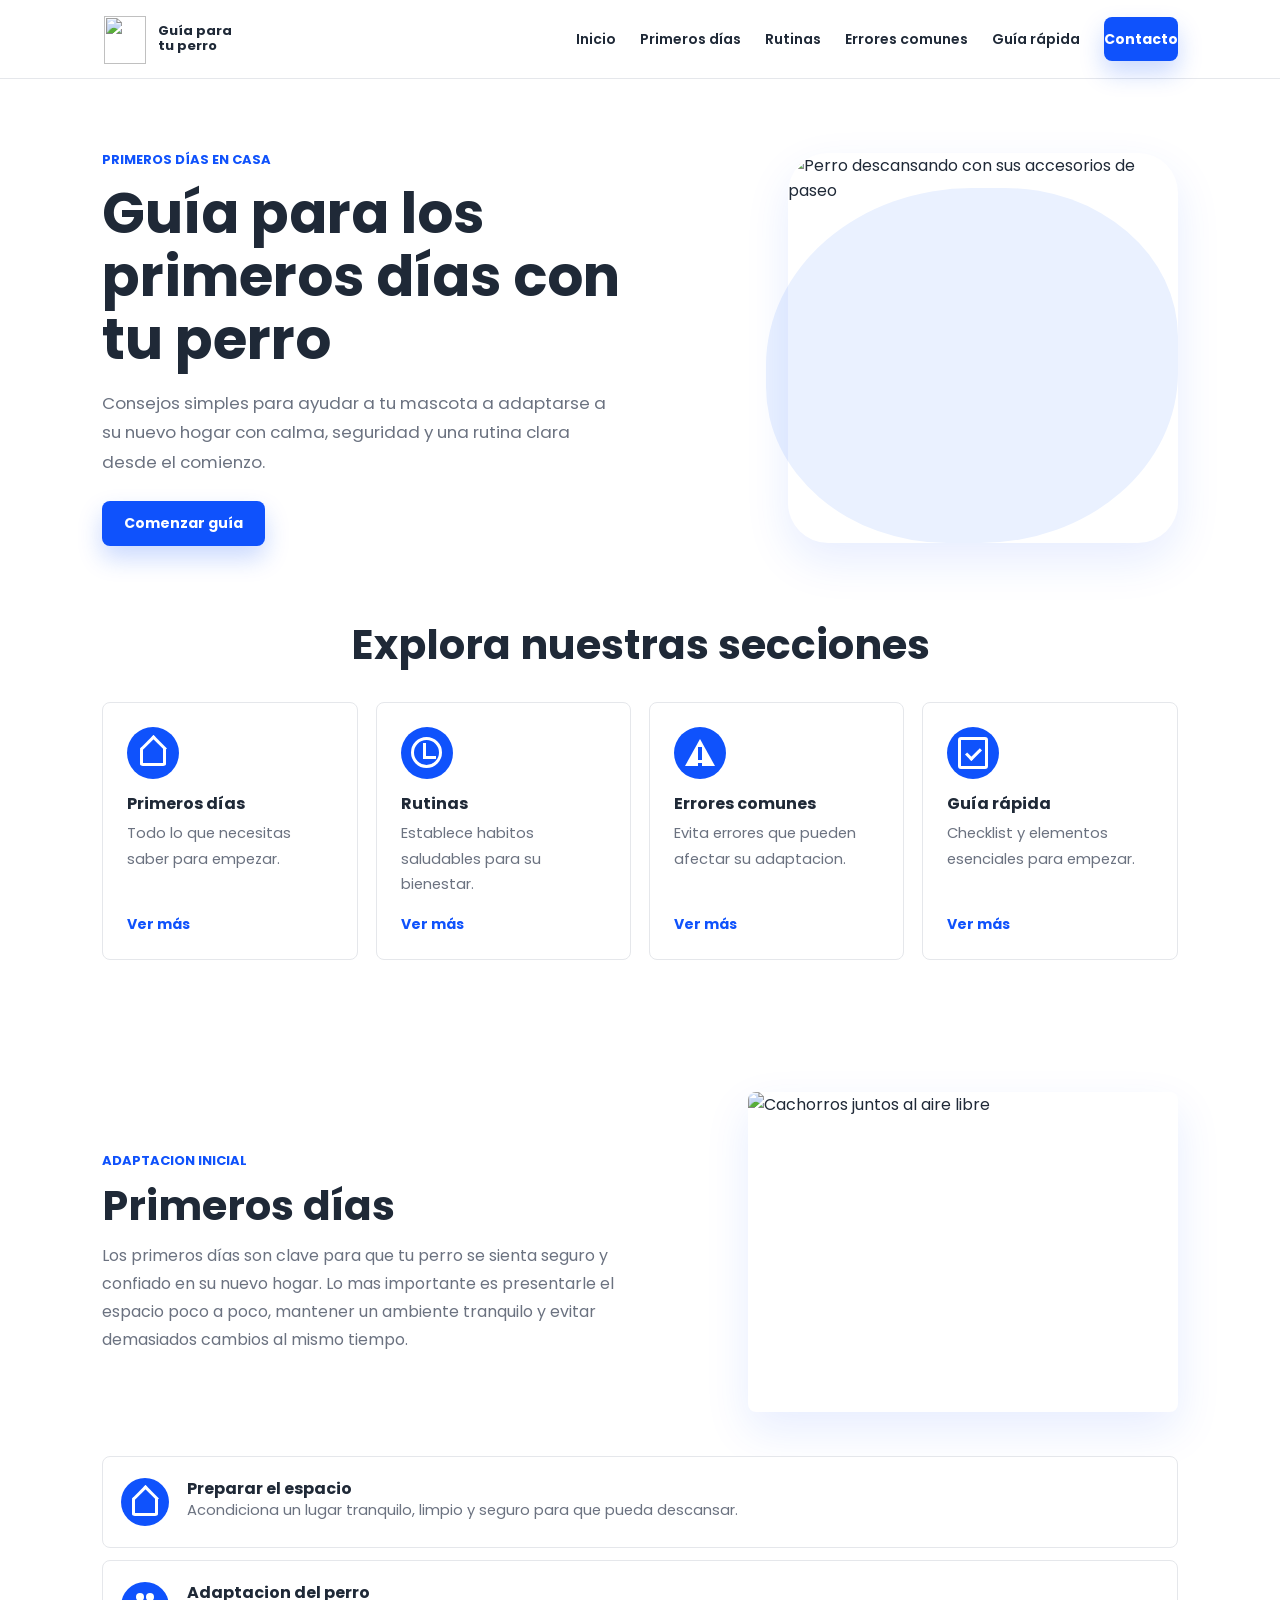
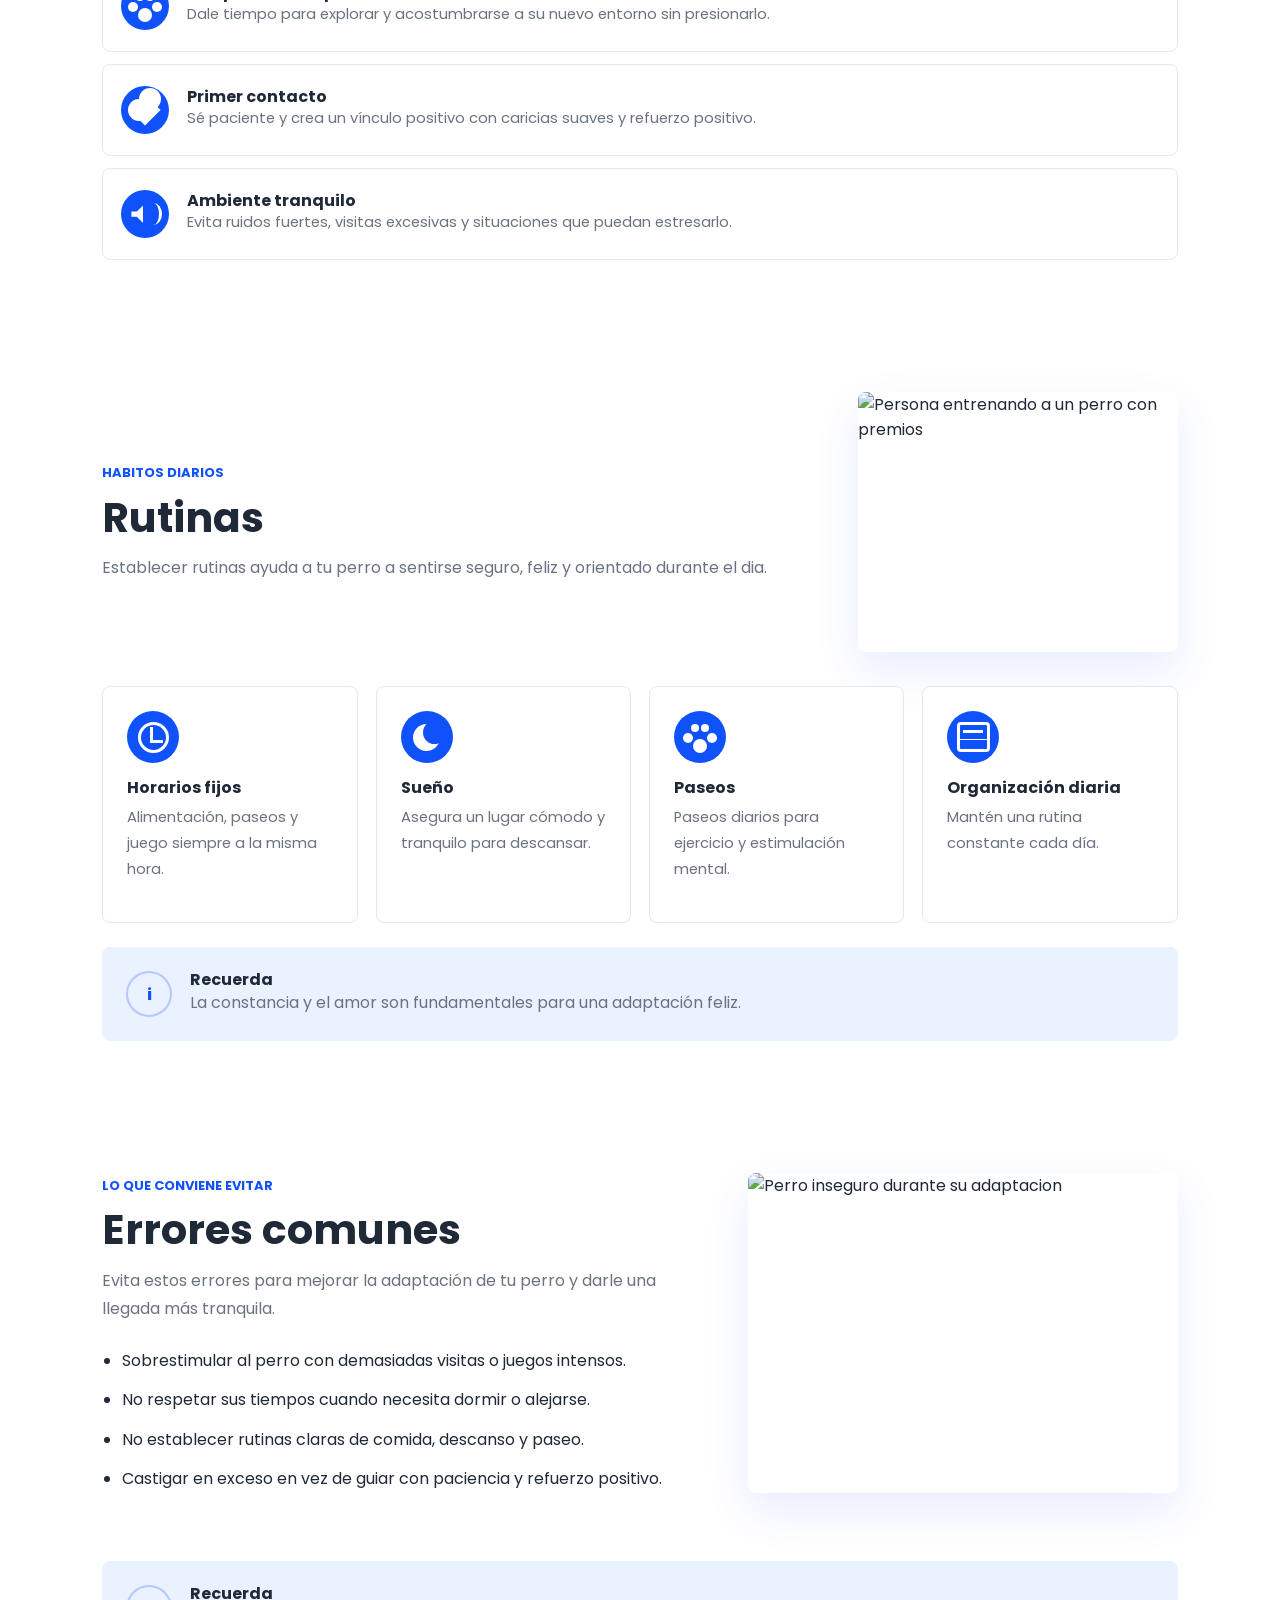
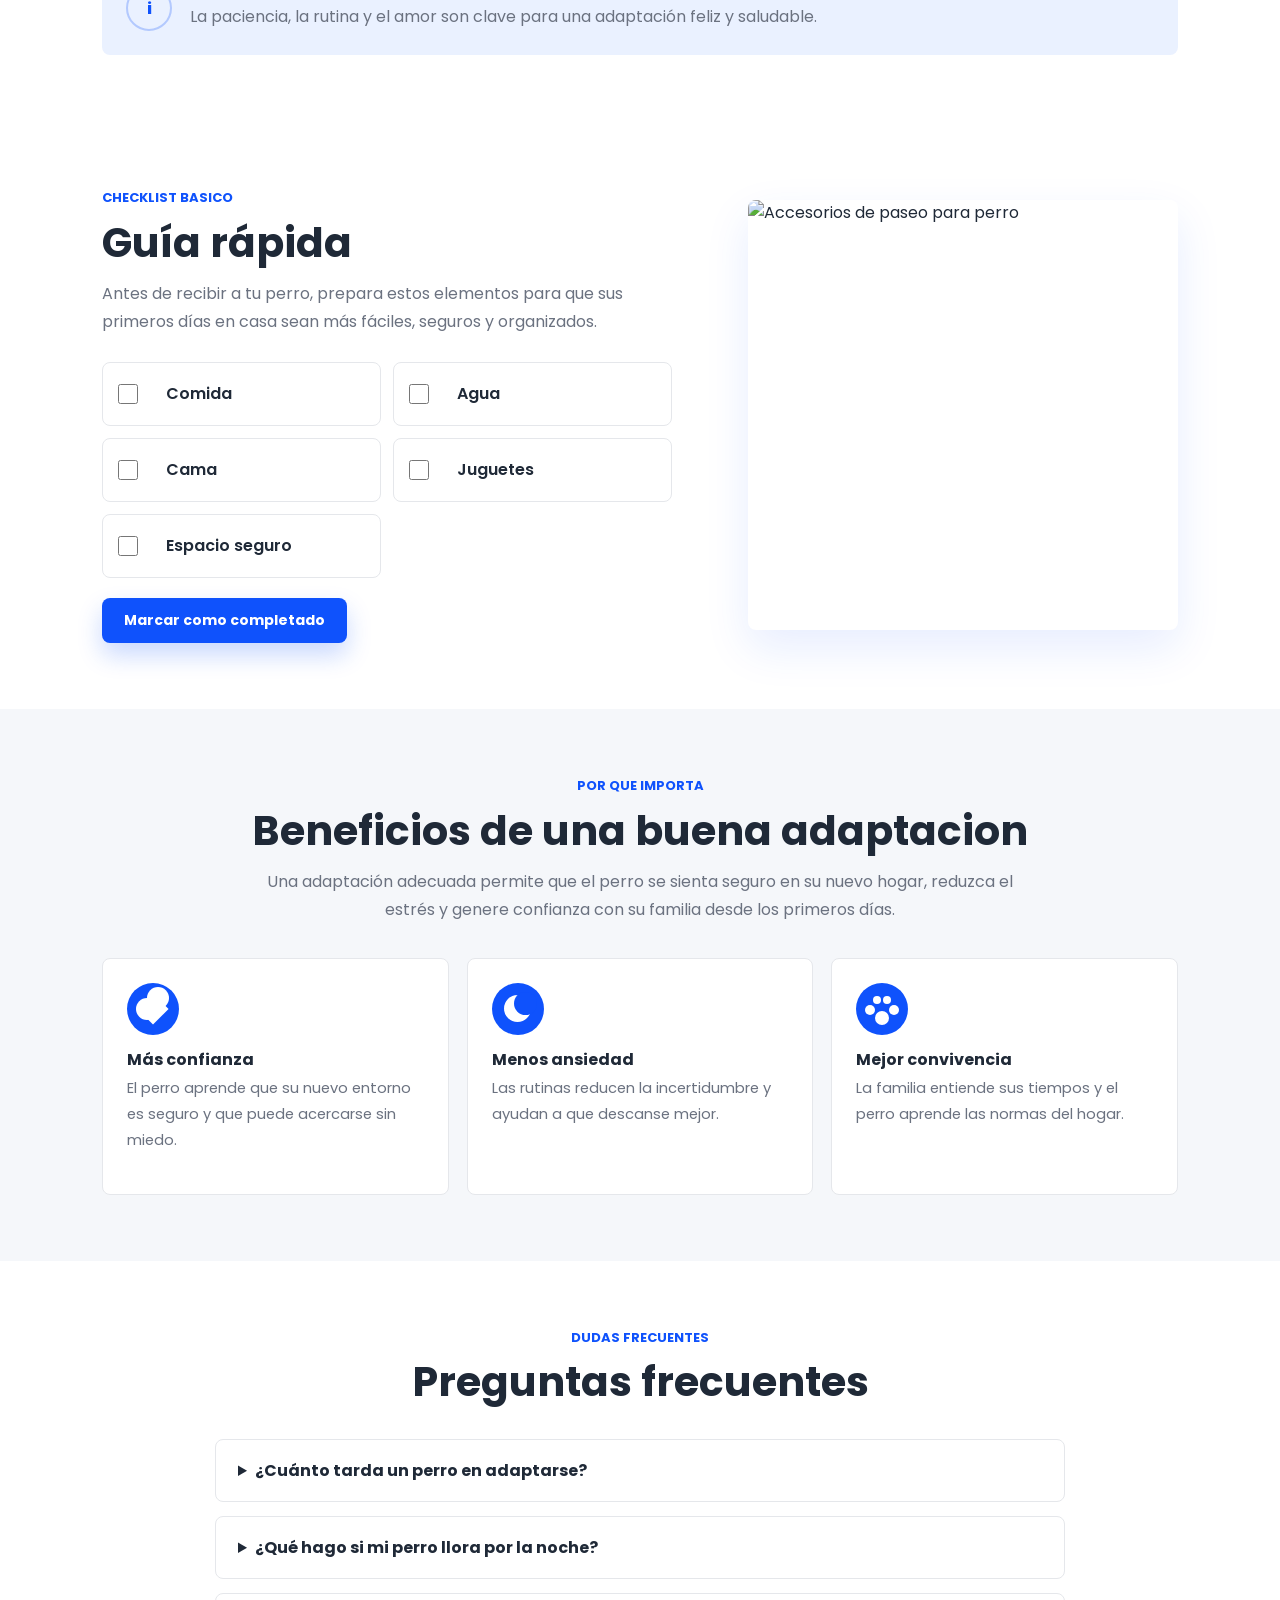
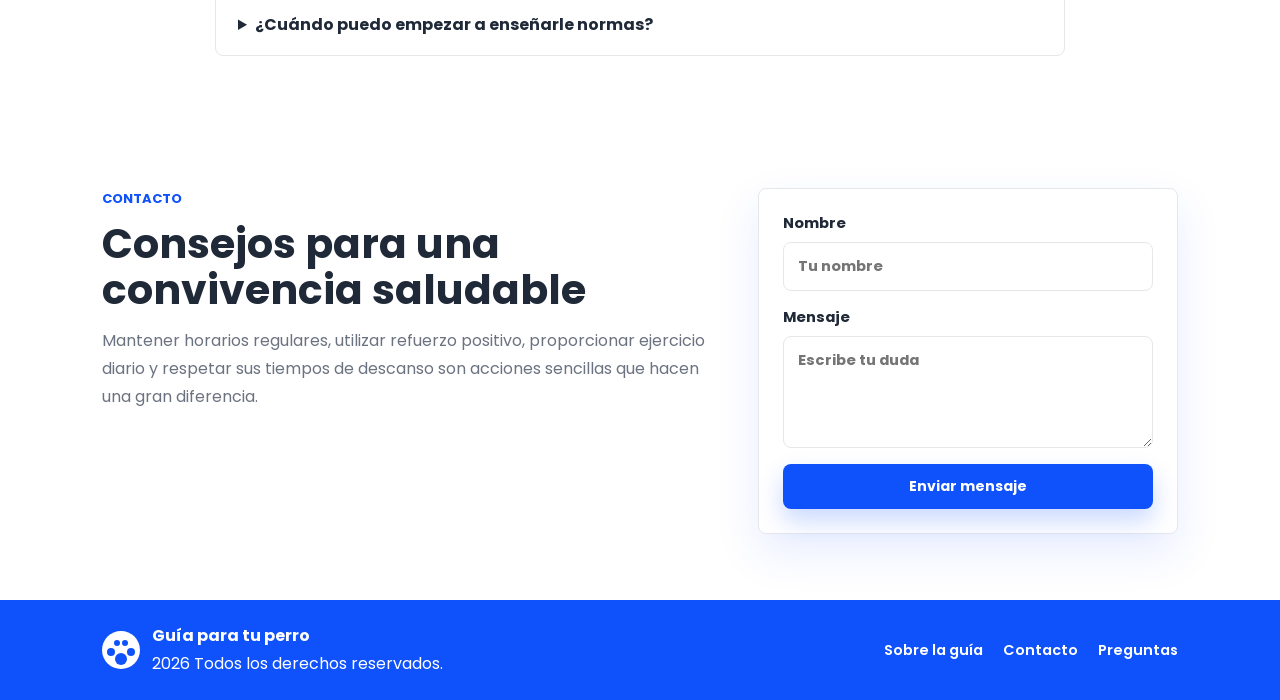
==== index.html @ 2edddf4e "Add files via upload" ====
<!DOCTYPE html>
<html lang="es">
<head>
  <meta charset="UTF-8">
  <meta name="viewport" content="width=device-width, initial-scale=1.0">
  <title>Guía para los primeros días con tu perro</title>
  <link rel="preconnect" href="https://fonts.googleapis.com">
  <link rel="preconnect" href="https://fonts.gstatic.com" crossorigin>
  <link href="https://fonts.googleapis.com/css2?family=Poppins:wght@300;400;500;600;700&display=swap" rel="stylesheet">
  <link rel="stylesheet" href="style.css">
</head>
<body>
  <header class="site-header">
    <a class="brand" href="#inicio" aria-label="Ir al inicio">
      <span class="brand-icon" aria-hidden="true">
        <img src="img/logo-perro.png" alt="">
      </span>
      <span>Guía para<br>tu perro</span>
    </a>

    <button class="menu-toggle" type="button" aria-label="Abrir menu" aria-expanded="false">
      <span></span>
      <span></span>
      <span></span>
    </button>

    <nav class="main-nav" aria-label="Navegacion principal">
      <a href="#inicio">Inicio</a>
      <a href="#primeros-dias">Primeros días</a>
      <a href="#rutinas">Rutinas</a>
      <a href="#errores">Errores comunes</a>
      <a href="#guia-rapida">Guía rápida</a>
      <a href="#contacto" class="nav-button">Contacto</a>
    </nav>
  </header>

  <main>
    <section class="hero" id="inicio">
      <div class="hero-copy">
        <p class="eyebrow">Primeros días en casa</p>
        <h1>Guía para los primeros días con tu perro</h1>
        <p>
          Consejos simples para ayudar a tu mascota a adaptarse a su nuevo hogar
          con calma, seguridad y una rutina clara desde el comienzo.
        </p>
        <a class="primary-button" href="#primeros-dias">Comenzar guía</a>
      </div>
      <div class="hero-media">
        <img src="img/guiaperro1.jpg" alt="Perro descansando con sus accesorios de paseo">
      </div>
    </section>

    <section class="section compact-section" aria-labelledby="explora-title">
      <div class="section-heading centered">
        <h2 id="explora-title">Explora nuestras secciones</h2>
      </div>
      <div class="cards four-columns">
        <a class="feature-card" href="#primeros-dias">
          <span class="circle-icon home-icon" aria-hidden="true"></span>
          <h3>Primeros días</h3>
          <p>Todo lo que necesitas saber para empezar.</p>
          <span class="card-link">Ver más</span>
        </a>
        <a class="feature-card" href="#rutinas">
          <span class="circle-icon clock-icon" aria-hidden="true"></span>
          <h3>Rutinas</h3>
          <p>Establece habitos saludables para su bienestar.</p>
          <span class="card-link">Ver más</span>
        </a>
        <a class="feature-card" href="#errores">
          <span class="circle-icon alert-icon" aria-hidden="true"></span>
          <h3>Errores comunes</h3>
          <p>Evita errores que pueden afectar su adaptacion.</p>
          <span class="card-link">Ver más</span>
        </a>
        <a class="feature-card" href="#guia-rapida">
          <span class="circle-icon checklist-icon" aria-hidden="true"></span>
          <h3>Guía rápida</h3>
          <p>Checklist y elementos esenciales para empezar.</p>
          <span class="card-link">Ver más</span>
        </a>
      </div>
    </section>

    <section class="section split-section" id="primeros-dias">
      <div class="section-copy">
        <p class="eyebrow">Adaptacion inicial</p>
        <h2>Primeros días</h2>
        <p>
          Los primeros días son clave para que tu perro se sienta seguro y
          confiado en su nuevo hogar. Lo mas importante es presentarle el espacio
          poco a poco, mantener un ambiente tranquilo y evitar demasiados cambios
          al mismo tiempo.
        </p>
      </div>
      <div class="section-image">
        <img src="img/primerosdias.jpg" alt="Cachorros juntos al aire libre">
      </div>
      <div class="info-list full-width">
        <article class="list-item">
          <span class="circle-icon home-icon" aria-hidden="true"></span>
          <div>
            <h3>Preparar el espacio</h3>
            <p>Acondiciona un lugar tranquilo, limpio y seguro para que pueda descansar.</p>
          </div>
        </article>
        <article class="list-item">
          <span class="circle-icon paw-icon" aria-hidden="true"></span>
          <div>
            <h3>Adaptacion del perro</h3>
            <p>Dale tiempo para explorar y acostumbrarse a su nuevo entorno sin presionarlo.</p>
          </div>
        </article>
        <article class="list-item">
          <span class="circle-icon heart-icon" aria-hidden="true"></span>
          <div>
            <h3>Primer contacto</h3>
            <p>Sé paciente y crea un vínculo positivo con caricias suaves y refuerzo positivo.</p>
          </div>
        </article>
        <article class="list-item">
          <span class="circle-icon sound-icon" aria-hidden="true"></span>
          <div>
            <h3>Ambiente tranquilo</h3>
            <p>Evita ruidos fuertes, visitas excesivas y situaciones que puedan estresarlo.</p>
          </div>
        </article>
      </div>
    </section>

    <section class="section" id="rutinas">
      <div class="section-heading two-column-heading">
        <div>
          <p class="eyebrow">Habitos diarios</p>
          <h2>Rutinas</h2>
          <p>Establecer rutinas ayuda a tu perro a sentirse seguro, feliz y orientado durante el dia.</p>
        </div>
        <img src="img/rutinas.jpg" alt="Persona entrenando a un perro con premios">
      </div>
      <div class="cards four-columns">
        <article class="feature-card">
          <span class="circle-icon clock-icon" aria-hidden="true"></span>
          <h3>Horarios fijos</h3>
          <p>Alimentación, paseos y juego siempre a la misma hora.</p>
        </article>
        <article class="feature-card">
          <span class="circle-icon moon-icon" aria-hidden="true"></span>
          <h3>Sueño</h3>
          <p>Asegura un lugar cómodo y tranquilo para descansar.</p>
        </article>
        <article class="feature-card">
          <span class="circle-icon paw-icon" aria-hidden="true"></span>
          <h3>Paseos</h3>
          <p>Paseos diarios para ejercicio y estimulación mental.</p>
        </article>
        <article class="feature-card">
          <span class="circle-icon calendar-icon" aria-hidden="true"></span>
          <h3>Organización diaria</h3>
          <p>Mantén una rutina constante cada día.</p>
        </article>
      </div>
      <aside class="note-box">
        <span class="note-icon" aria-hidden="true">i</span>
        <div>
          <h3>Recuerda</h3>
          <p>La constancia y el amor son fundamentales para una adaptación feliz.</p>
        </div>
      </aside>
    </section>

    <section class="section split-section" id="errores">
      <div class="section-copy">
        <p class="eyebrow">Lo que conviene evitar</p>
        <h2>Errores comunes</h2>
        <p>Evita estos errores para mejorar la adaptación de tu perro y darle una llegada más tranquila.</p>
        <ul class="check-list">
          <li>Sobrestimular al perro con demasiadas visitas o juegos intensos.</li>
          <li>No respetar sus tiempos cuando necesita dormir o alejarse.</li>
          <li>No establecer rutinas claras de comida, descanso y paseo.</li>
          <li>Castigar en exceso en vez de guiar con paciencia y refuerzo positivo.</li>
        </ul>
      </div>
      <div class="section-image">
        <img src="img/errorescomunes.jpg" alt="Perro inseguro durante su adaptacion">
      </div>
      <aside class="note-box full-width">
        <span class="note-icon" aria-hidden="true">i</span>
        <div>
          <h3>Recuerda</h3>
          <p>La paciencia, la rutina y el amor son clave para una adaptación feliz y saludable.</p>
        </div>
      </aside>
    </section>

    <section class="section split-section" id="guia-rapida">
      <div class="section-copy">
        <p class="eyebrow">Checklist basico</p>
        <h2>Guía rápida</h2>
        <p>
          Antes de recibir a tu perro, prepara estos elementos para que sus
          primeros días en casa sean más fáciles, seguros y organizados.
        </p>
        <div class="checklist" aria-label="Checklist de primeros dias">
          <label><input type="checkbox"><span></span>Comida</label>
          <label><input type="checkbox"><span></span>Agua</label>
          <label><input type="checkbox"><span></span>Cama</label>
          <label><input type="checkbox"><span></span>Juguetes</label>
          <label><input type="checkbox"><span></span>Espacio seguro</label>
        </div>
        <button class="primary-button as-button" type="button" id="completeChecklist">Marcar como completado</button>
      </div>
      <div class="section-image tall-image">
        <img src="img/guiaperro1.jpg" alt="Accesorios de paseo para perro">
      </div>
    </section>

    <section class="section soft-section" id="beneficios">
      <div class="section-heading centered">
        <p class="eyebrow">Por que importa</p>
        <h2>Beneficios de una buena adaptacion</h2>
        <p>
          Una adaptación adecuada permite que el perro se sienta seguro en su
          nuevo hogar, reduzca el estrés y genere confianza con su familia desde
          los primeros días.
        </p>
      </div>
      <div class="cards three-columns">
        <article class="feature-card">
          <span class="circle-icon heart-icon" aria-hidden="true"></span>
          <h3>Más confianza</h3>
          <p>El perro aprende que su nuevo entorno es seguro y que puede acercarse sin miedo.</p>
        </article>
        <article class="feature-card">
          <span class="circle-icon moon-icon" aria-hidden="true"></span>
          <h3>Menos ansiedad</h3>
          <p>Las rutinas reducen la incertidumbre y ayudan a que descanse mejor.</p>
        </article>
        <article class="feature-card">
          <span class="circle-icon paw-icon" aria-hidden="true"></span>
          <h3>Mejor convivencia</h3>
          <p>La familia entiende sus tiempos y el perro aprende las normas del hogar.</p>
        </article>
      </div>
    </section>

    <section class="section" id="preguntas">
      <div class="section-heading centered">
        <p class="eyebrow">Dudas frecuentes</p>
        <h2>Preguntas frecuentes</h2>
      </div>
      <div class="faq-list">
        <details>
          <summary>¿Cuánto tarda un perro en adaptarse?</summary>
          <p>Cada mascota es diferente, pero generalmente el proceso puede tomar desde algunos días hasta varias semanas.</p>
        </details>
        <details>
          <summary>¿Qué hago si mi perro llora por la noche?</summary>
          <p>Es importante mantener la calma y ofrecerle un espacio cómodo y seguro sin reforzar conductas de ansiedad.</p>
        </details>
        <details>
          <summary>¿Cuándo puedo empezar a enseñarle normas?</summary>
          <p>Desde el primer día, pero con indicaciones simples, tono amable y premios cuando responda bien.</p>
        </details>
      </div>
    </section>

    <section class="section contact-section" id="contacto">
      <div>
        <p class="eyebrow">Contacto</p>
        <h2>Consejos para una convivencia saludable</h2>
        <p>
          Mantener horarios regulares, utilizar refuerzo positivo, proporcionar
          ejercicio diario y respetar sus tiempos de descanso son acciones
          sencillas que hacen una gran diferencia.
        </p>
      </div>
      <form class="contact-card">
        <label>
          Nombre
          <input type="text" name="nombre" placeholder="Tu nombre">
        </label>
        <label>
          Mensaje
          <textarea name="mensaje" rows="4" placeholder="Escribe tu duda"></textarea>
        </label>
        <button class="primary-button as-button" type="submit">Enviar mensaje</button>
      </form>
    </section>
  </main>

  <nav class="bottom-nav" aria-label="Navegacion movil">
      <a href="#inicio"><span class="mini-icon home-icon"></span>Inicio</a>
    <a href="#rutinas"><span class="mini-icon clock-icon"></span>Rutina</a>
    <a href="#errores"><span class="mini-icon alert-icon"></span>Errores</a>
    <a href="#guia-rapida"><span class="mini-icon checklist-icon"></span>Checklist</a>
  </nav>

  <footer class="site-footer">
    <div class="footer-brand">
      <span class="footer-icon" aria-hidden="true"></span>
      <p><strong>Guía para tu perro</strong><br>2026 Todos los derechos reservados.</p>
    </div>
    <div class="footer-links">
      <a href="#beneficios">Sobre la guía</a>
      <a href="#contacto">Contacto</a>
      <a href="#preguntas">Preguntas</a>
    </div>
  </footer>

  <script src="script.js"></script>
</body>
</html>
---- style.css ----
:root {
  --azul: #0F52FC;
  --azul-hover: #073DD0;
  --azul-suave: #EAF1FF;
  --fondo: #F5F7FA;
  --linea: #E5E7EB;
  --texto: #1F2937;
  --gris: #6B7280;
  --blanco: #FFFFFF;
  --sombra: 0 18px 45px rgba(15, 82, 252, 0.10);
}

* {
  margin: 0;
  padding: 0;
  box-sizing: border-box;
}

html {
  scroll-behavior: smooth;
}

body {
  min-width: 320px;
  background: var(--blanco);
  color: var(--texto);
  font-family: "Poppins", Arial, sans-serif;
  font-size: 16px;
}

img {
  display: block;
  max-width: 100%;
}

a {
  color: inherit;
  text-decoration: none;
}

.site-header {
  position: sticky;
  top: 0;
  z-index: 20;
  display: flex;
  align-items: center;
  justify-content: space-between;
  gap: 24px;
  min-height: 78px;
  padding: 16px 8%;
  background: rgba(255, 255, 255, 0.96);
  border-bottom: 1px solid var(--linea);
  backdrop-filter: blur(14px);
}

.brand {
  display: inline-flex;
  align-items: center;
  gap: 10px;
  font-size: 13px;
  font-weight: 700;
  line-height: 1.15;
}

.brand-icon {
  display: grid;
  place-items: center;
  width: 46px;
  height: 46px;
  color: var(--azul);
}

.brand-icon img {
  width: 42px;
  height: 48px;
  object-fit: contain;
  object-position: center;
}

.main-nav {
  display: flex;
  align-items: center;
  gap: 24px;
  font-size: 14px;
  font-weight: 600;
}

.main-nav a {
  position: relative;
  padding: 8px 0;
}

.main-nav a:hover {
  color: var(--azul);
}

.main-nav a:not(.nav-button)::after {
  position: absolute;
  left: 0;
  bottom: 0;
  width: 0;
  height: 2px;
  content: "";
  background: var(--azul);
  transition: width 0.2s ease;
}

.main-nav a:hover::after {
  width: 100%;
}

.nav-button,
.primary-button {
  display: inline-flex;
  align-items: center;
  justify-content: center;
  min-height: 44px;
  padding: 12px 22px;
  border: 0;
  border-radius: 8px;
  background: var(--azul);
  color: var(--blanco);
  font-family: inherit;
  font-size: 14px;
  font-weight: 700;
  cursor: pointer;
  box-shadow: 0 12px 24px rgba(15, 82, 252, 0.22);
  transition: transform 0.2s ease, background 0.2s ease;
}

.nav-button:hover,
.primary-button:hover {
  background: var(--azul-hover);
  color: var(--blanco);
  transform: translateY(-1px);
}

.nav-button::after {
  display: none;
}

.menu-toggle {
  display: none;
  width: 44px;
  height: 44px;
  border: 1px solid var(--linea);
  border-radius: 8px;
  background: var(--blanco);
  cursor: pointer;
}

.menu-toggle span {
  display: block;
  width: 18px;
  height: 2px;
  margin: 4px auto;
  background: var(--texto);
}

.hero {
  display: grid;
  grid-template-columns: minmax(0, 1fr) minmax(280px, 460px);
  align-items: center;
  gap: 56px;
  padding: 70px 8% 54px;
}

.hero-copy,
.section-copy {
  max-width: 570px;
}

.eyebrow {
  margin-bottom: 10px;
  color: var(--azul);
  font-size: 13px;
  font-weight: 700;
  text-transform: uppercase;
}

h1,
h2,
h3 {
  line-height: 1.12;
}

h1 {
  max-width: 570px;
  margin-bottom: 18px;
  font-size: clamp(2rem, 4.4vw, 4rem);
  font-weight: 700;
}

h2 {
  margin-bottom: 14px;
  font-size: clamp(1.8rem, 3.2vw, 3.2rem);
}

h3 {
  font-size: 1rem;
}

p {
  color: var(--gris);
  line-height: 1.75;
}

.hero-copy p:not(.eyebrow) {
  max-width: 520px;
  margin-bottom: 24px;
  font-size: 1.05rem;
}

.hero-media {
  position: relative;
  min-height: 360px;
}

.hero-media::before {
  position: absolute;
  inset: 35px 0 0 48px;
  content: "";
  border-radius: 50% 42% 48% 44%;
  background: var(--azul-suave);
}

.hero-media img {
  position: relative;
  width: min(100%, 390px);
  height: 390px;
  margin-left: auto;
  border-radius: 40px;
  object-fit: cover;
  box-shadow: var(--sombra);
}

.section {
  padding: 66px 8%;
}

.compact-section {
  padding-top: 22px;
}

.section-heading {
  margin-bottom: 34px;
}

.centered {
  max-width: 780px;
  margin-right: auto;
  margin-left: auto;
  text-align: center;
}

.two-column-heading {
  display: grid;
  grid-template-columns: minmax(0, 1fr) 320px;
  align-items: center;
  gap: 44px;
}

.two-column-heading img,
.section-image img {
  width: 100%;
  border-radius: 8px;
  object-fit: cover;
  box-shadow: var(--sombra);
}

.two-column-heading img {
  height: 260px;
}

.cards {
  display: grid;
  gap: 18px;
}

.four-columns {
  grid-template-columns: repeat(4, minmax(0, 1fr));
}

.three-columns {
  grid-template-columns: repeat(3, minmax(0, 1fr));
}

.feature-card,
.list-item,
.contact-card,
.faq-list details {
  border: 1px solid var(--linea);
  border-radius: 8px;
  background: var(--blanco);
}

.feature-card {
  display: flex;
  flex-direction: column;
  align-items: flex-start;
  min-height: 190px;
  padding: 24px;
  transition: border 0.2s ease, box-shadow 0.2s ease, transform 0.2s ease;
}

.feature-card:hover {
  border-color: rgba(15, 82, 252, 0.35);
  box-shadow: var(--sombra);
  transform: translateY(-3px);
}

.feature-card h3 {
  margin: 16px 0 8px;
}

.feature-card p {
  margin-bottom: 16px;
  font-size: 0.92rem;
}

.card-link {
  margin-top: auto;
  color: var(--azul);
  font-size: 0.88rem;
  font-weight: 700;
}

.circle-icon,
.mini-icon,
.footer-icon {
  position: relative;
  display: inline-grid;
  place-items: center;
  flex: 0 0 auto;
  width: 52px;
  height: 52px;
  border-radius: 50%;
  background: var(--azul);
  color: var(--blanco);
}

.circle-icon::before,
.circle-icon::after,
.mini-icon::before,
.mini-icon::after,
.footer-icon::before,
.footer-icon::after {
  position: absolute;
  content: "";
}

.home-icon::before {
  width: 20px;
  height: 16px;
  border: 3px solid currentColor;
  border-top: 0;
  border-radius: 3px;
  transform: translateY(4px);
}

.home-icon::after {
  width: 16px;
  height: 16px;
  border-top: 3px solid currentColor;
  border-left: 3px solid currentColor;
  transform: translateY(-4px) rotate(45deg);
}

.clock-icon::before {
  width: 25px;
  height: 25px;
  border: 3px solid currentColor;
  border-radius: 50%;
}

.clock-icon::after {
  width: 10px;
  height: 13px;
  border-left: 3px solid currentColor;
  border-bottom: 3px solid currentColor;
  transform: translate(3px, -2px);
}

.alert-icon::before {
  width: 0;
  height: 0;
  border-right: 15px solid transparent;
  border-bottom: 27px solid currentColor;
  border-left: 15px solid transparent;
}

.alert-icon::after {
  width: 4px;
  height: 13px;
  background: var(--azul);
  box-shadow: 0 16px 0 var(--azul);
  transform: translateY(1px);
}

.checklist-icon::before {
  width: 24px;
  height: 26px;
  border: 3px solid currentColor;
  border-radius: 3px;
}

.checklist-icon::after {
  width: 12px;
  height: 6px;
  border-bottom: 3px solid currentColor;
  border-left: 3px solid currentColor;
  transform: rotate(-45deg);
}

.paw-icon::before {
  width: 14px;
  height: 14px;
  border-radius: 50%;
  background: currentColor;
  box-shadow: -12px -8px 0 -2px currentColor, 12px -8px 0 -2px currentColor, -5px -18px 0 -3px currentColor, 5px -18px 0 -3px currentColor;
  transform: translateY(9px);
}

.heart-icon::before {
  width: 22px;
  height: 22px;
  background: currentColor;
  transform: rotate(45deg);
}

.heart-icon::after {
  width: 22px;
  height: 22px;
  border-radius: 50%;
  background: currentColor;
  box-shadow: -11px 11px 0 currentColor;
  transform: translate(5px, -11px);
}

.sound-icon::before {
  width: 12px;
  height: 18px;
  background: currentColor;
  clip-path: polygon(0 35%, 45% 35%, 100% 0, 100% 100%, 45% 65%, 0 65%);
  transform: translateX(-8px);
}

.sound-icon::after {
  width: 14px;
  height: 22px;
  border-right: 3px solid currentColor;
  border-radius: 50%;
  transform: translateX(8px);
}

.moon-icon::before {
  width: 27px;
  height: 27px;
  border-radius: 50%;
  background: currentColor;
}

.moon-icon::after {
  width: 23px;
  height: 23px;
  border-radius: 50%;
  background: var(--azul);
  transform: translate(8px, -5px);
}

.calendar-icon::before {
  width: 27px;
  height: 24px;
  border: 3px solid currentColor;
  border-radius: 4px;
}

.calendar-icon::after {
  width: 20px;
  height: 3px;
  background: currentColor;
  box-shadow: -5px 8px 0 -1px currentColor, 5px 8px 0 -1px currentColor;
  transform: translateY(-6px);
}

.split-section {
  display: grid;
  grid-template-columns: minmax(0, 1fr) minmax(280px, 430px);
  align-items: center;
  gap: 44px;
}

.section-image img {
  height: 320px;
}

.tall-image img {
  height: 430px;
}

.full-width {
  grid-column: 1 / -1;
}

.info-list {
  display: grid;
  gap: 12px;
}

.list-item {
  display: flex;
  align-items: center;
  gap: 18px;
  min-height: 92px;
  padding: 18px;
}

.list-item .circle-icon {
  width: 48px;
  height: 48px;
}

.list-item p {
  font-size: 0.92rem;
}

.note-box {
  display: flex;
  align-items: center;
  gap: 18px;
  margin-top: 24px;
  padding: 24px;
  border-radius: 8px;
  background: var(--azul-suave);
}

.note-icon {
  display: grid;
  place-items: center;
  flex: 0 0 auto;
  width: 46px;
  height: 46px;
  border: 2px solid rgba(15, 82, 252, 0.25);
  border-radius: 50%;
  color: var(--azul);
  font-weight: 800;
}

.check-list {
  display: grid;
  gap: 12px;
  margin-top: 24px;
  padding-left: 20px;
  color: var(--texto);
  line-height: 1.7;
}

.checklist {
  display: grid;
  grid-template-columns: repeat(2, minmax(0, 1fr));
  gap: 12px;
  margin: 26px 0 20px;
}

.checklist label {
  display: flex;
  align-items: center;
  gap: 14px;
  min-height: 64px;
  padding: 15px;
  border: 1px solid var(--linea);
  border-radius: 8px;
  font-weight: 600;
  cursor: pointer;
}

.checklist input {
  width: 20px;
  height: 20px;
  accent-color: var(--azul);
}

.soft-section {
  background: var(--fondo);
}

.faq-list {
  display: grid;
  gap: 14px;
  max-width: 850px;
  margin: 0 auto;
}

.faq-list details {
  padding: 18px 22px;
}

.faq-list summary {
  color: var(--texto);
  font-weight: 700;
  cursor: pointer;
}

.faq-list p {
  margin-top: 12px;
}

.contact-section {
  display: grid;
  grid-template-columns: minmax(0, 1fr) minmax(280px, 420px);
  align-items: start;
  gap: 42px;
}

.contact-card {
  display: grid;
  gap: 16px;
  padding: 24px;
  box-shadow: var(--sombra);
}

.contact-card label {
  display: grid;
  gap: 8px;
  font-size: 0.92rem;
  font-weight: 700;
}

.contact-card input,
.contact-card textarea {
  width: 100%;
  border: 1px solid var(--linea);
  border-radius: 8px;
  padding: 13px 14px;
  font: inherit;
  resize: vertical;
}

.contact-card input:focus,
.contact-card textarea:focus {
  border-color: var(--azul);
  outline: 3px solid rgba(15, 82, 252, 0.12);
}

.site-footer {
  display: flex;
  align-items: center;
  justify-content: space-between;
  gap: 24px;
  padding: 22px 8%;
  background: var(--azul);
  color: var(--blanco);
}

.site-footer p,
.site-footer a {
  color: var(--blanco);
}

.footer-brand {
  display: flex;
  align-items: center;
  gap: 12px;
}

.footer-icon {
  width: 38px;
  height: 38px;
  background: var(--blanco);
  color: var(--azul);
}

.footer-icon::before {
  width: 12px;
  height: 12px;
  border-radius: 50%;
  background: currentColor;
  box-shadow: -10px -7px 0 -2px currentColor, 10px -7px 0 -2px currentColor, -4px -16px 0 -3px currentColor, 4px -16px 0 -3px currentColor;
  transform: translateY(9px);
}

.footer-links {
  display: flex;
  flex-wrap: wrap;
  gap: 20px;
  font-size: 0.9rem;
  font-weight: 600;
}

.bottom-nav {
  display: none;
}

@media (max-width: 1024px) {
  .site-header {
    padding: 16px 5%;
  }

  .main-nav {
    gap: 16px;
    font-size: 13px;
  }

  .hero,
  .section {
    padding-right: 5%;
    padding-left: 5%;
  }

  .hero,
  .split-section,
  .contact-section {
    grid-template-columns: 1fr;
  }

  .hero-media {
    min-height: auto;
  }

  .hero-media img {
    width: min(100%, 480px);
    height: 360px;
    margin: 0 auto;
  }

  .four-columns {
    grid-template-columns: repeat(2, minmax(0, 1fr));
  }

  .three-columns {
    grid-template-columns: 1fr;
  }

  .two-column-heading {
    grid-template-columns: 1fr;
  }

  .two-column-heading img {
    max-width: 520px;
  }
}

@media (max-width: 760px) {
  body {
    padding-bottom: 76px;
    font-size: 15px;
  }

  .site-header {
    min-height: 72px;
  }

  .menu-toggle {
    display: block;
  }

  .main-nav {
    position: absolute;
    top: 72px;
    right: 5%;
    left: 5%;
    display: none;
    flex-direction: column;
    align-items: stretch;
    gap: 4px;
    padding: 14px;
    border: 1px solid var(--linea);
    border-radius: 8px;
    background: var(--blanco);
    box-shadow: var(--sombra);
  }

  .main-nav.is-open {
    display: flex;
  }

  .main-nav a {
    padding: 12px;
  }

  .main-nav .nav-button {
    width: 100%;
  }

  .hero {
    gap: 32px;
    padding-top: 42px;
  }

  h1 {
    font-size: 2.1rem;
  }

  h2 {
    font-size: 1.8rem;
  }

  .hero-media::before {
    inset: 28px 8px 0;
  }

  .hero-media img {
    height: 330px;
    border-radius: 24px;
  }

  .section {
    padding-top: 46px;
    padding-bottom: 46px;
  }

  .four-columns,
  .checklist {
    grid-template-columns: 1fr;
  }

  .feature-card {
    min-height: auto;
  }

  .section-image img,
  .tall-image img,
  .two-column-heading img {
    height: 260px;
  }

  .list-item {
    align-items: flex-start;
  }

  .site-footer {
    flex-direction: column;
    align-items: flex-start;
    padding-bottom: 96px;
  }

  .bottom-nav {
    position: fixed;
    right: 0;
    bottom: 0;
    left: 0;
    z-index: 30;
    display: grid;
    grid-template-columns: repeat(4, 1fr);
    min-height: 70px;
    border-top: 1px solid var(--linea);
    background: rgba(255, 255, 255, 0.98);
  }

  .bottom-nav a {
    display: grid;
    place-items: center;
    gap: 4px;
    padding: 8px 2px;
    color: var(--gris);
    font-size: 11px;
    font-weight: 700;
  }

  .bottom-nav a:hover {
    color: var(--azul);
  }

  .mini-icon {
    width: 24px;
    height: 24px;
    background: transparent;
    color: currentColor;
  }

  .mini-icon::before,
  .mini-icon::after {
    transform: scale(0.55);
  }

  .mini-icon.alert-icon::after {
    background: currentColor;
    box-shadow: 0 16px 0 currentColor;
  }

  .mini-icon.moon-icon::after {
    background: var(--blanco);
  }
}

@media (max-width: 430px) {
  .brand {
    font-size: 12px;
  }

  .hero-copy p:not(.eyebrow) {
    font-size: 0.98rem;
  }

  .circle-icon {
    width: 46px;
    height: 46px;
  }

  .note-box {
    align-items: flex-start;
  }
}
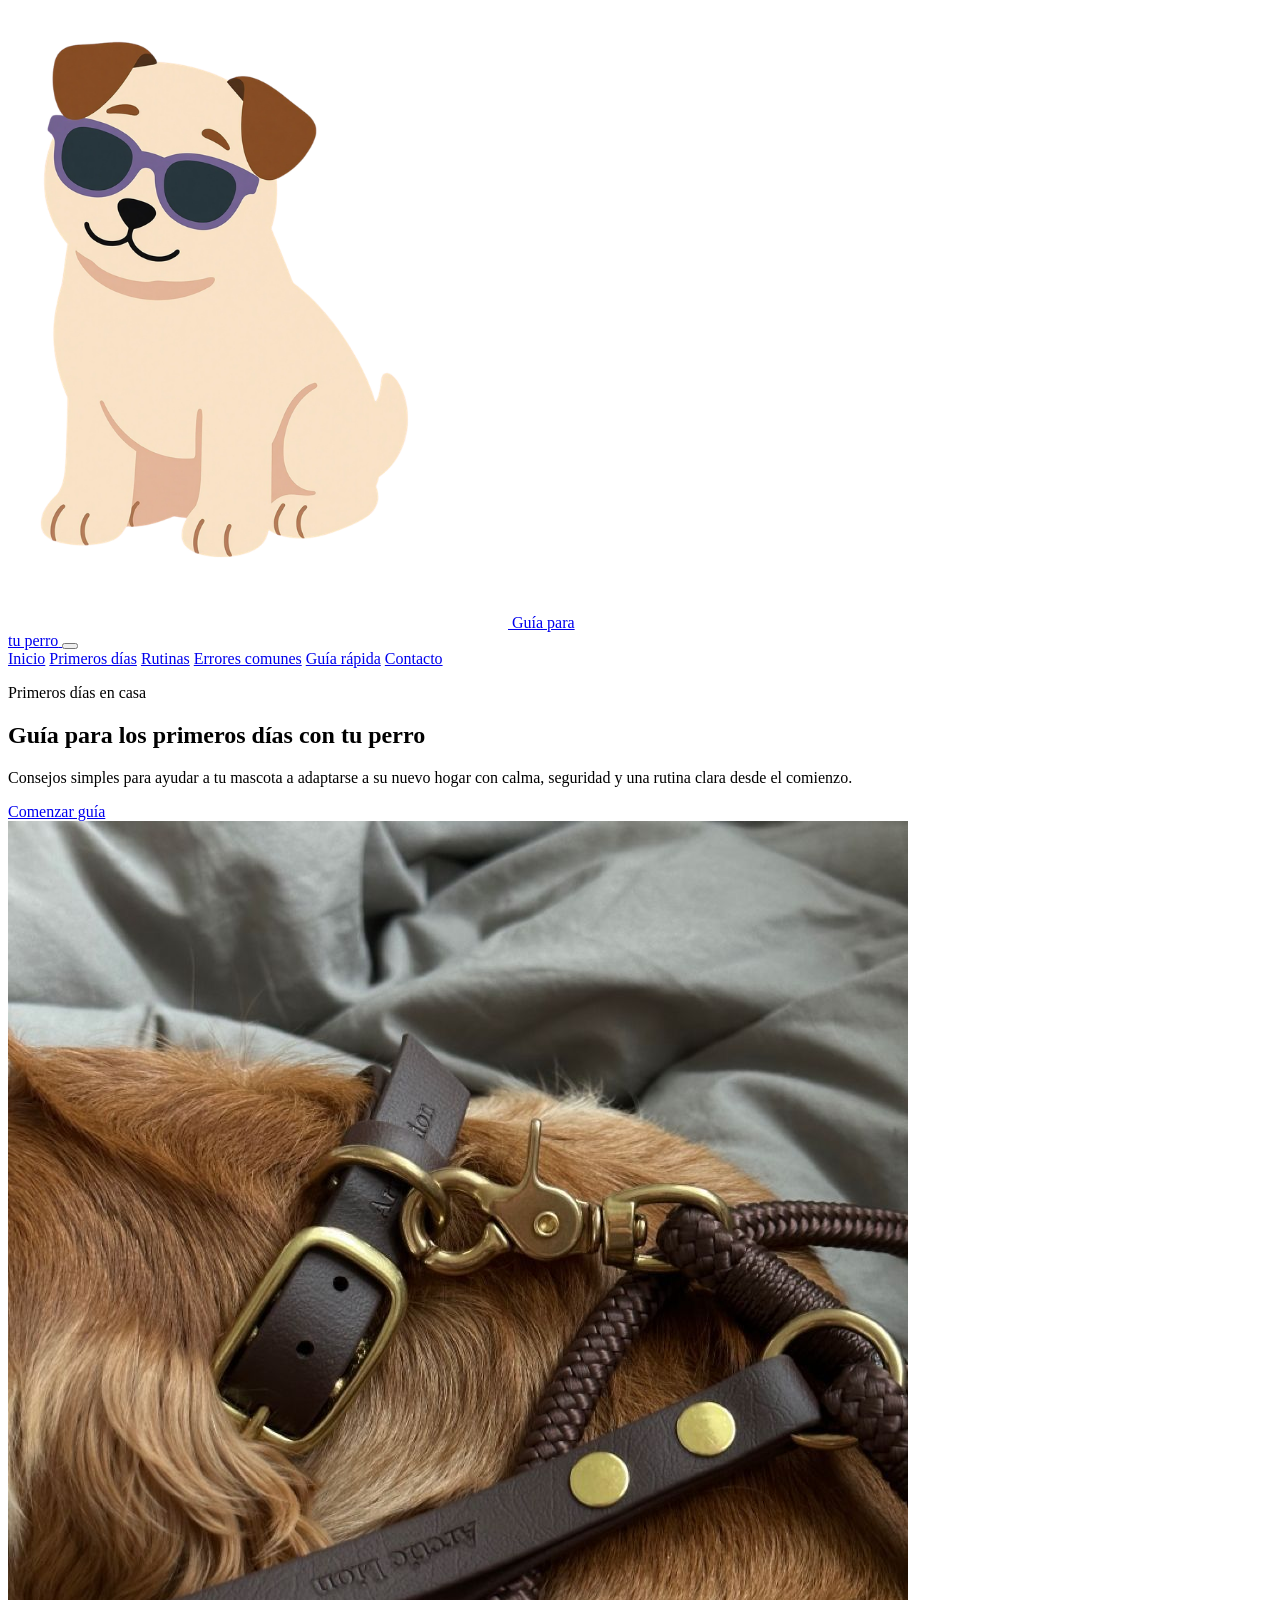
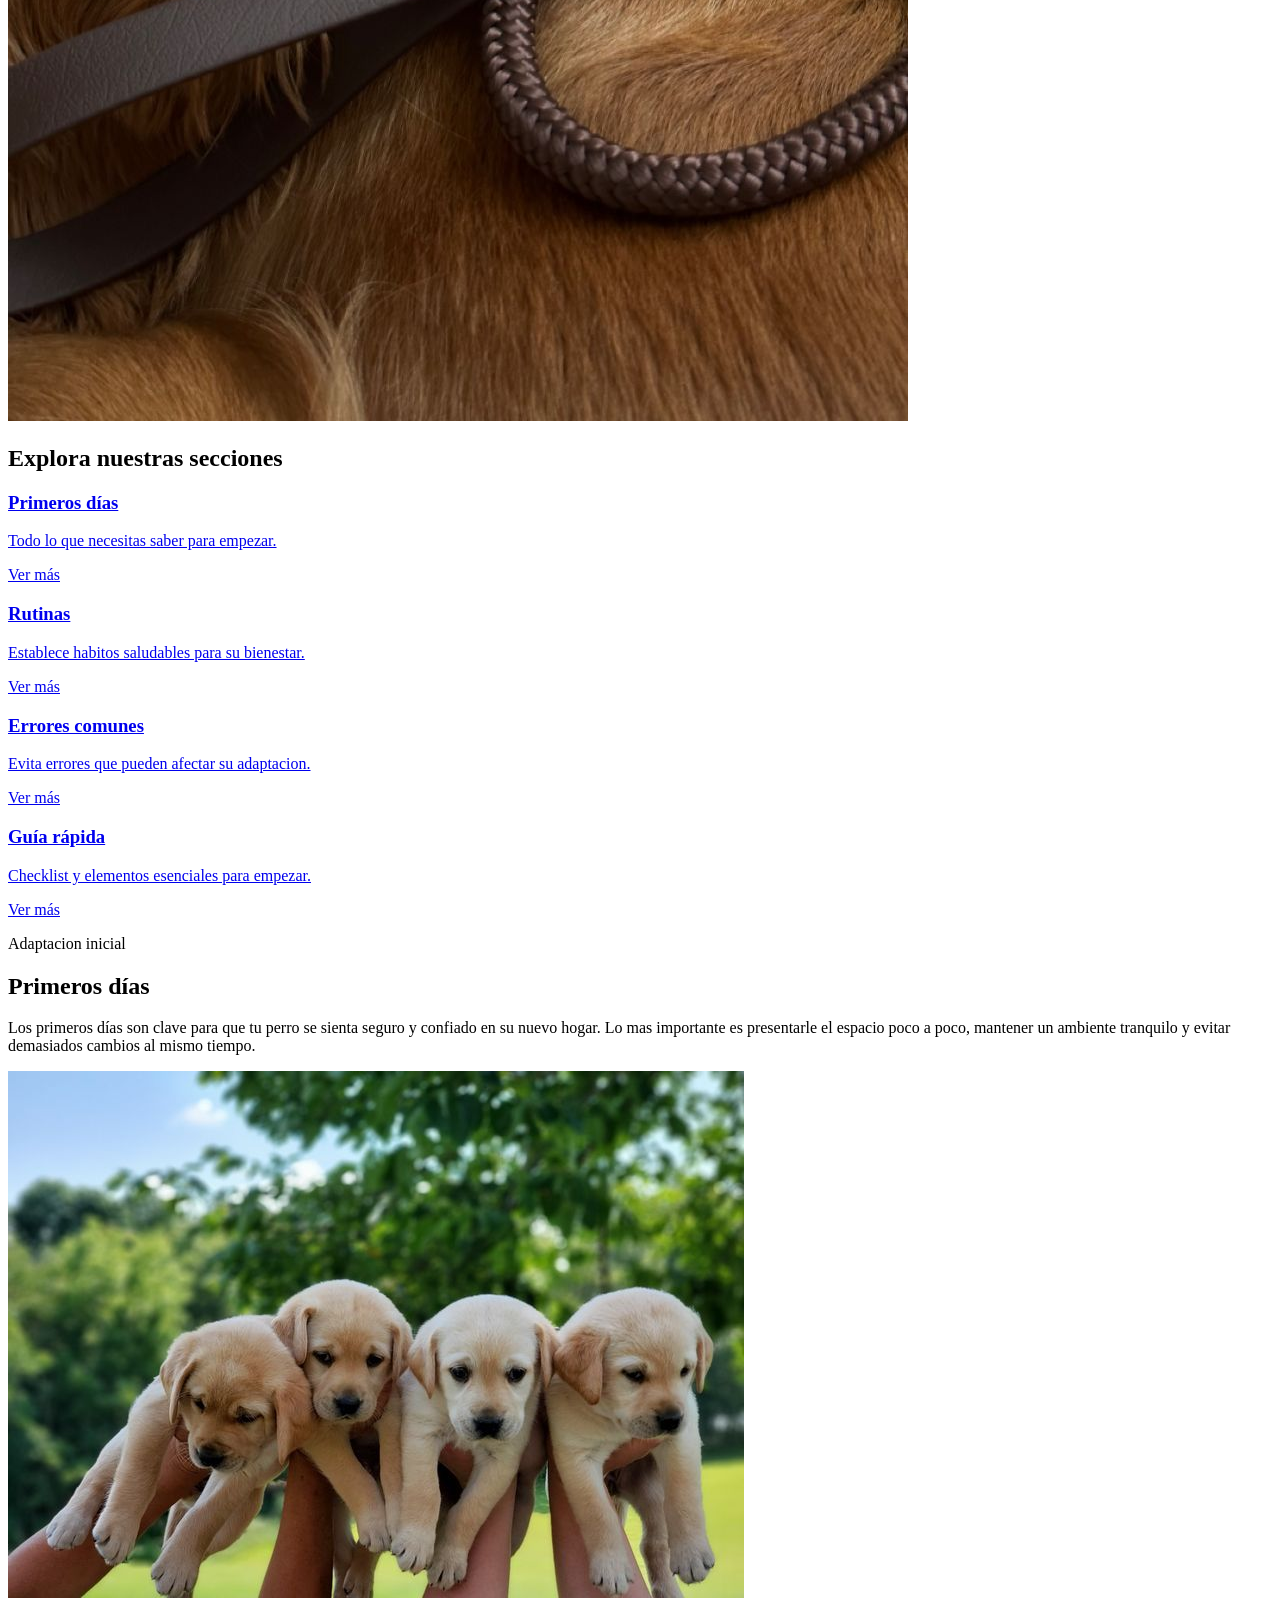
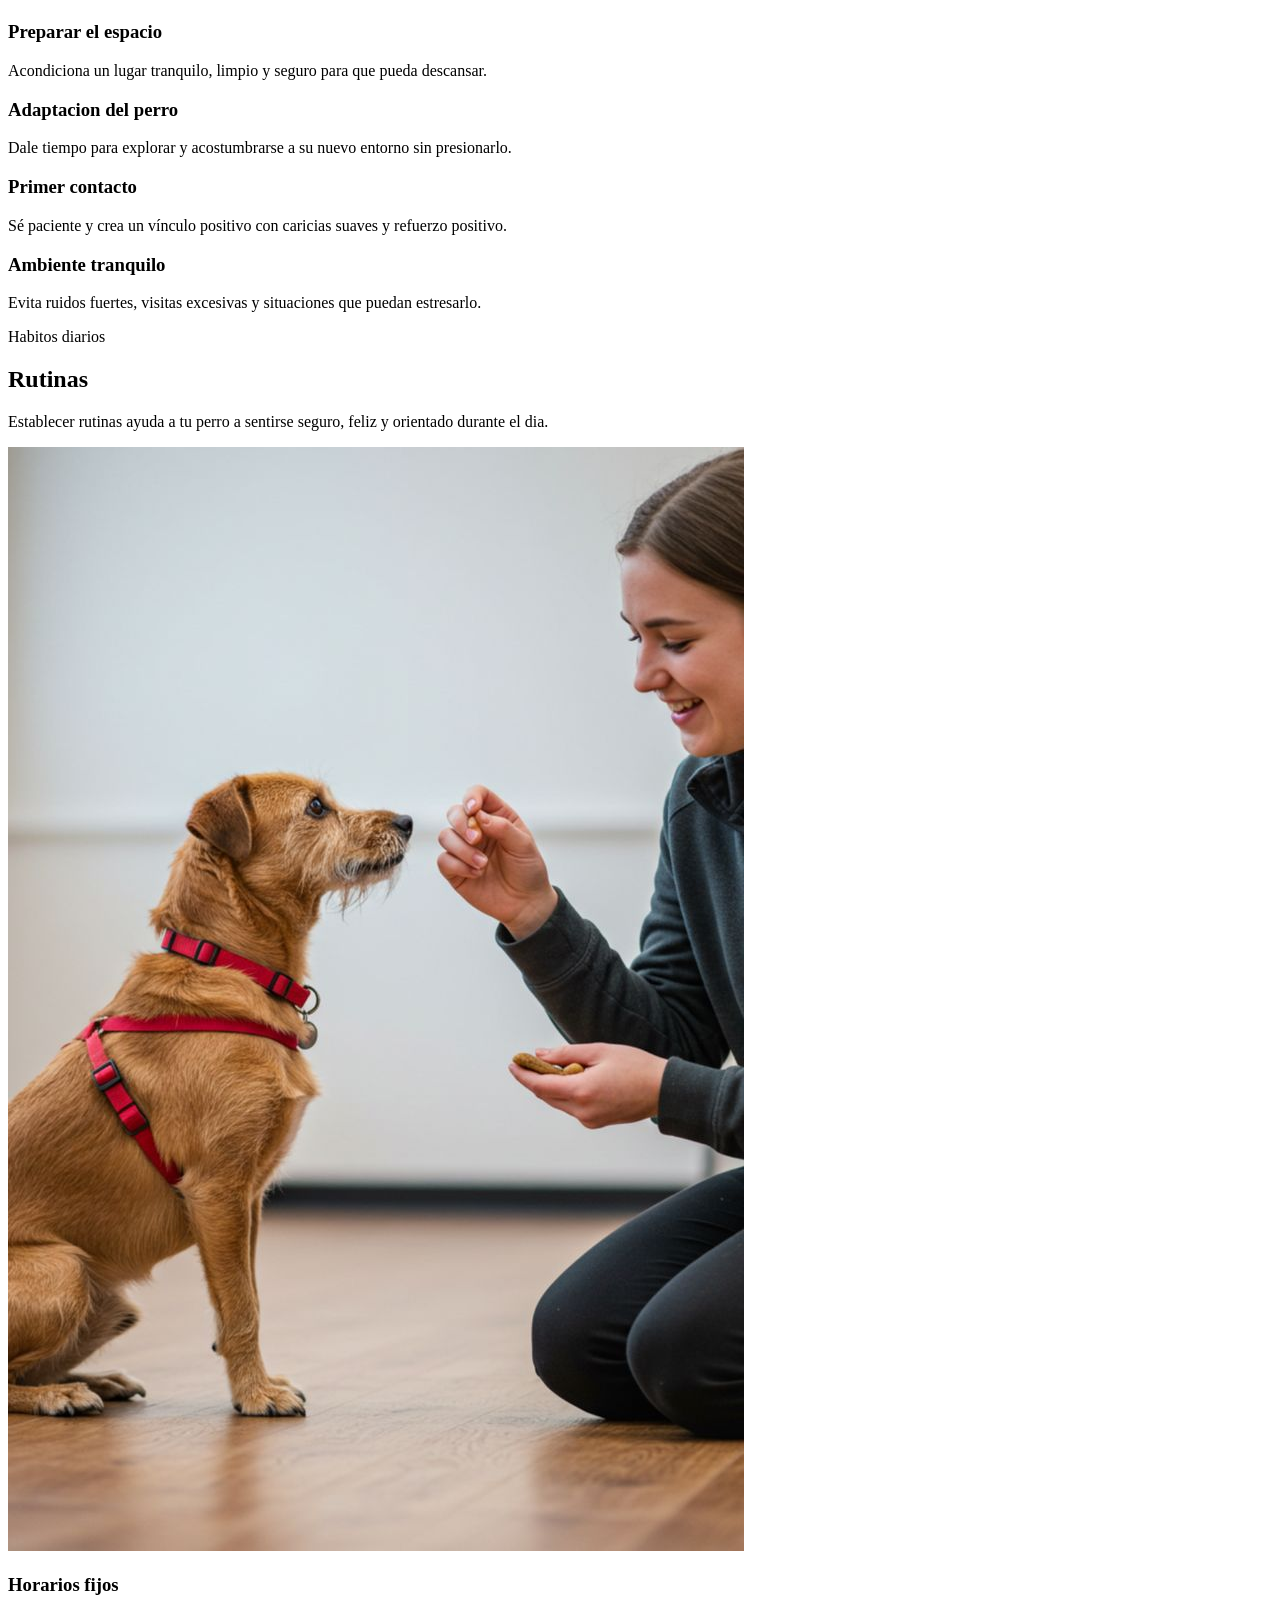
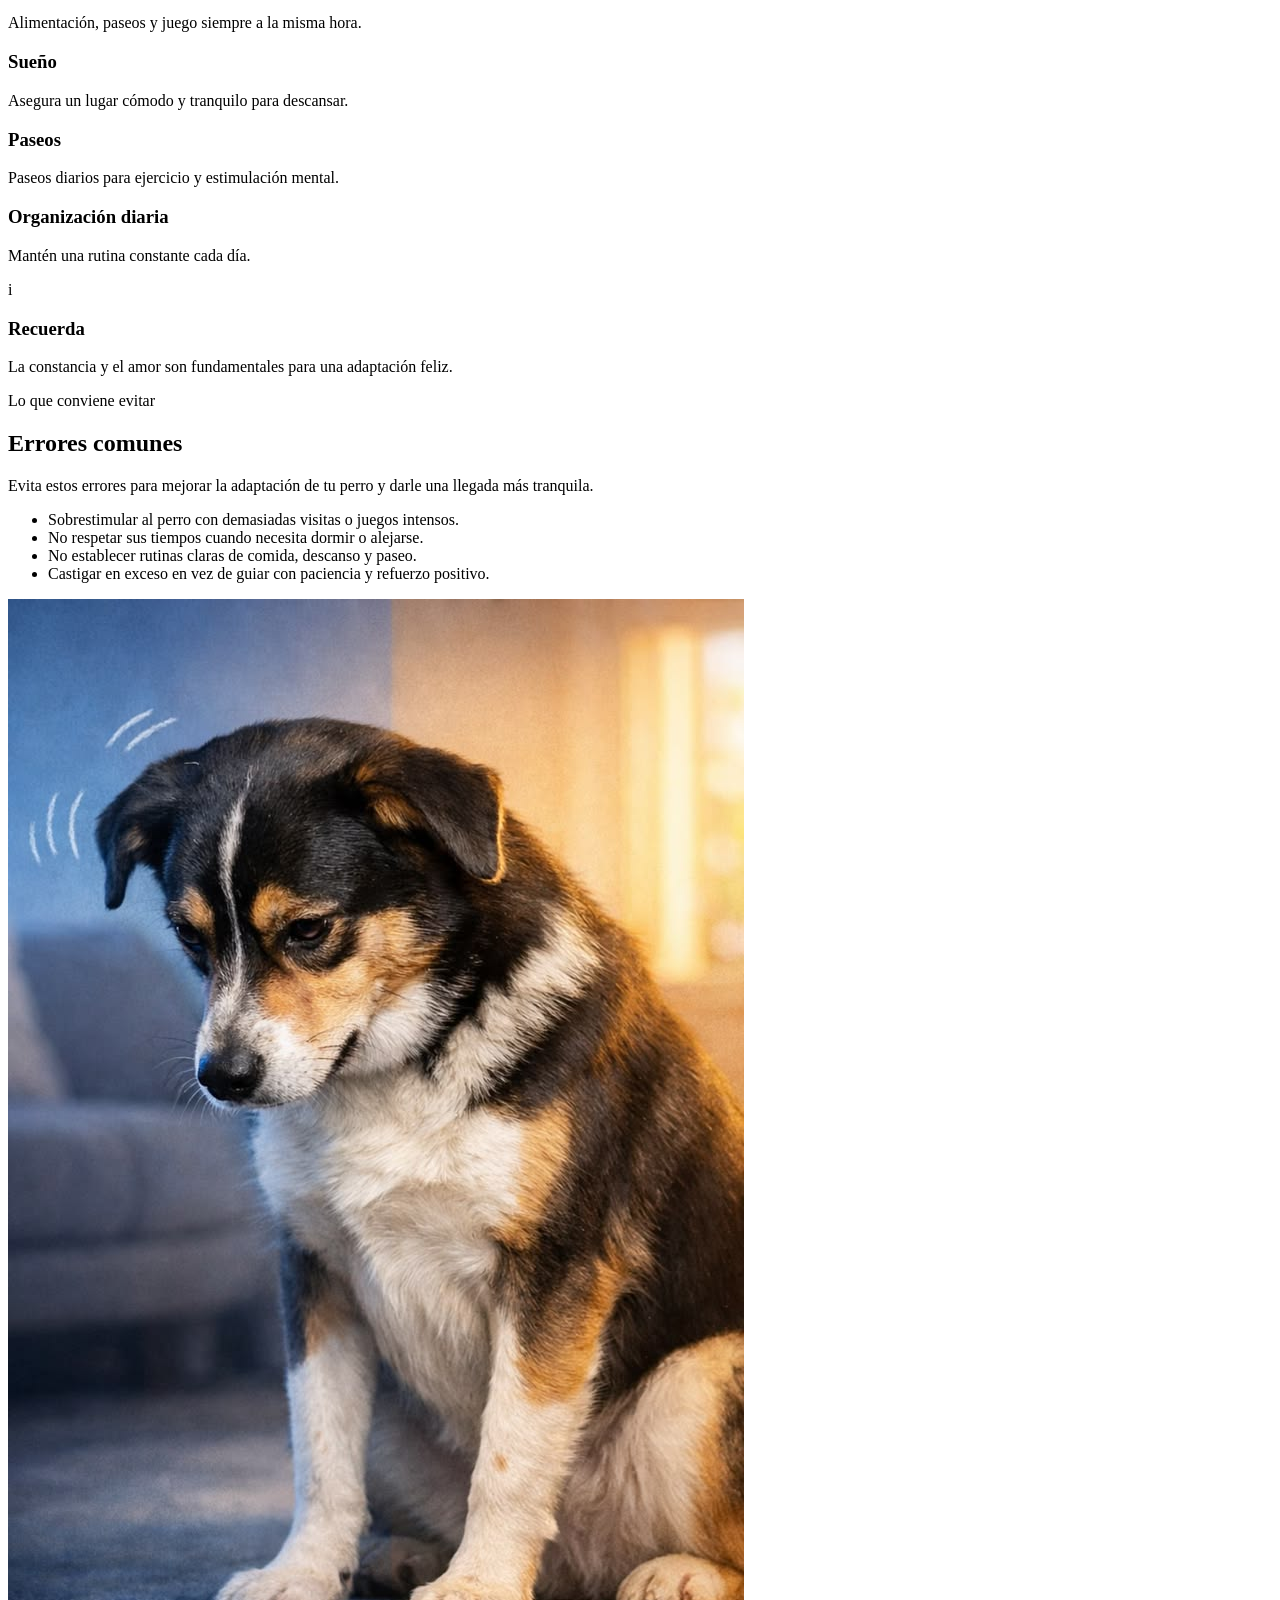
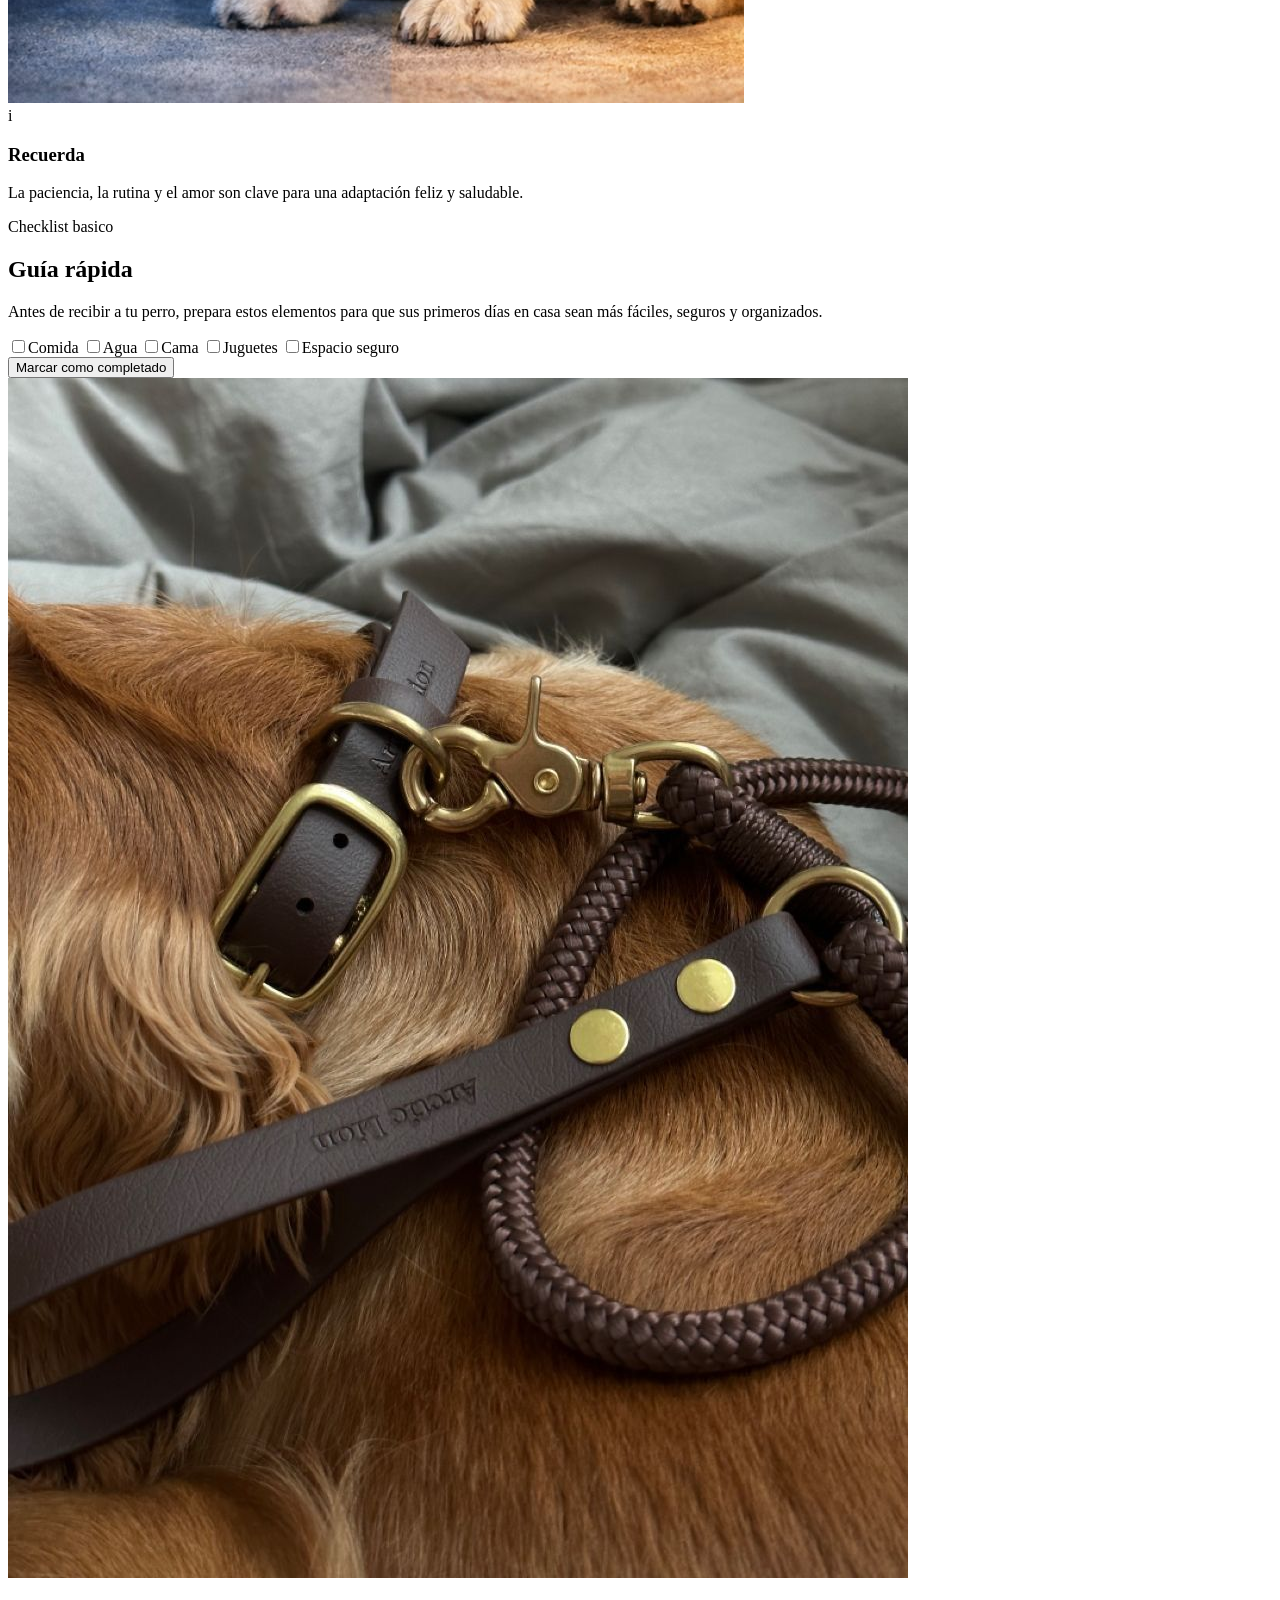
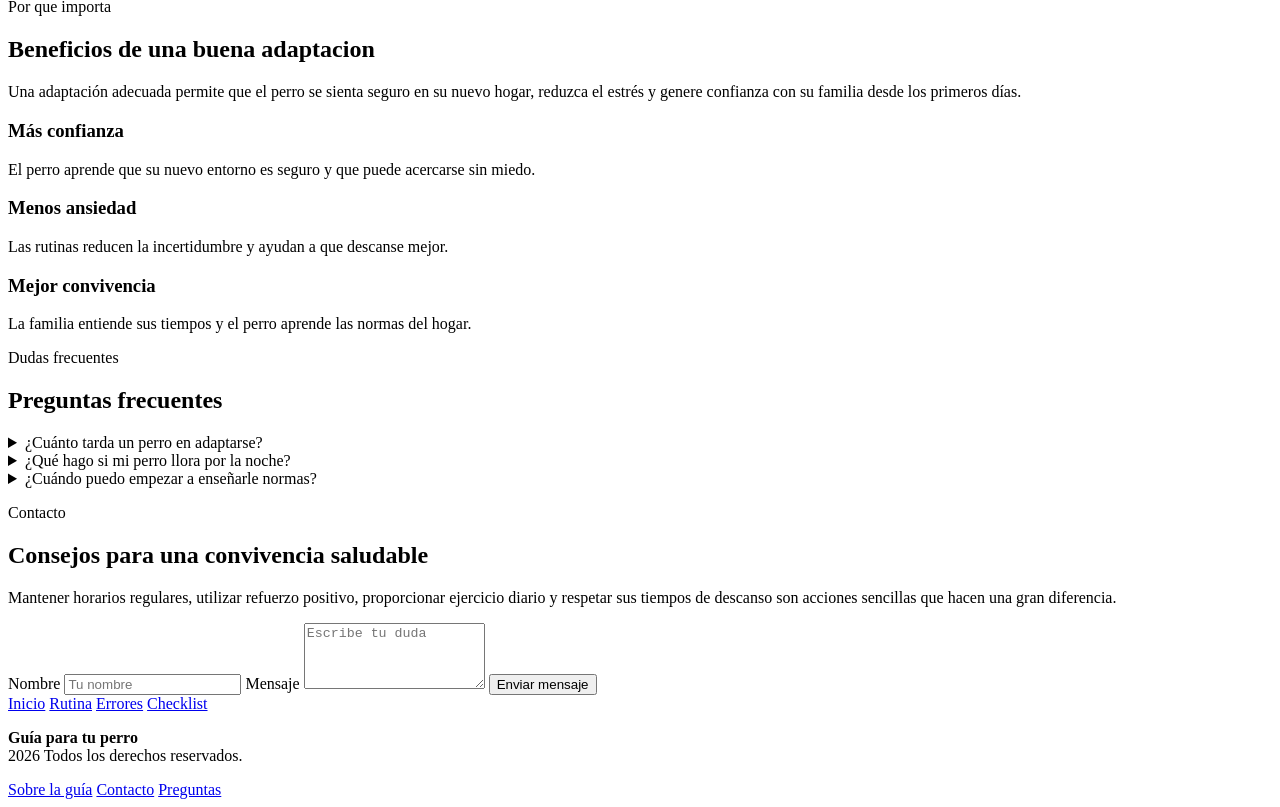
==== commit c1258d08: "index.html" ====
--- a/index.html
+++ b/index.html
@@ -7,7 +7,7 @@
   <link rel="preconnect" href="https://fonts.googleapis.com">
   <link rel="preconnect" href="https://fonts.gstatic.com" crossorigin>
   <link href="https://fonts.googleapis.com/css2?family=Poppins:wght@300;400;500;600;700&display=swap" rel="stylesheet">
-  <link rel="stylesheet" href="style.css">
+  <link rel="stylesheet" href="estilos.css">
 </head>
 <body>
   <header class="site-header">
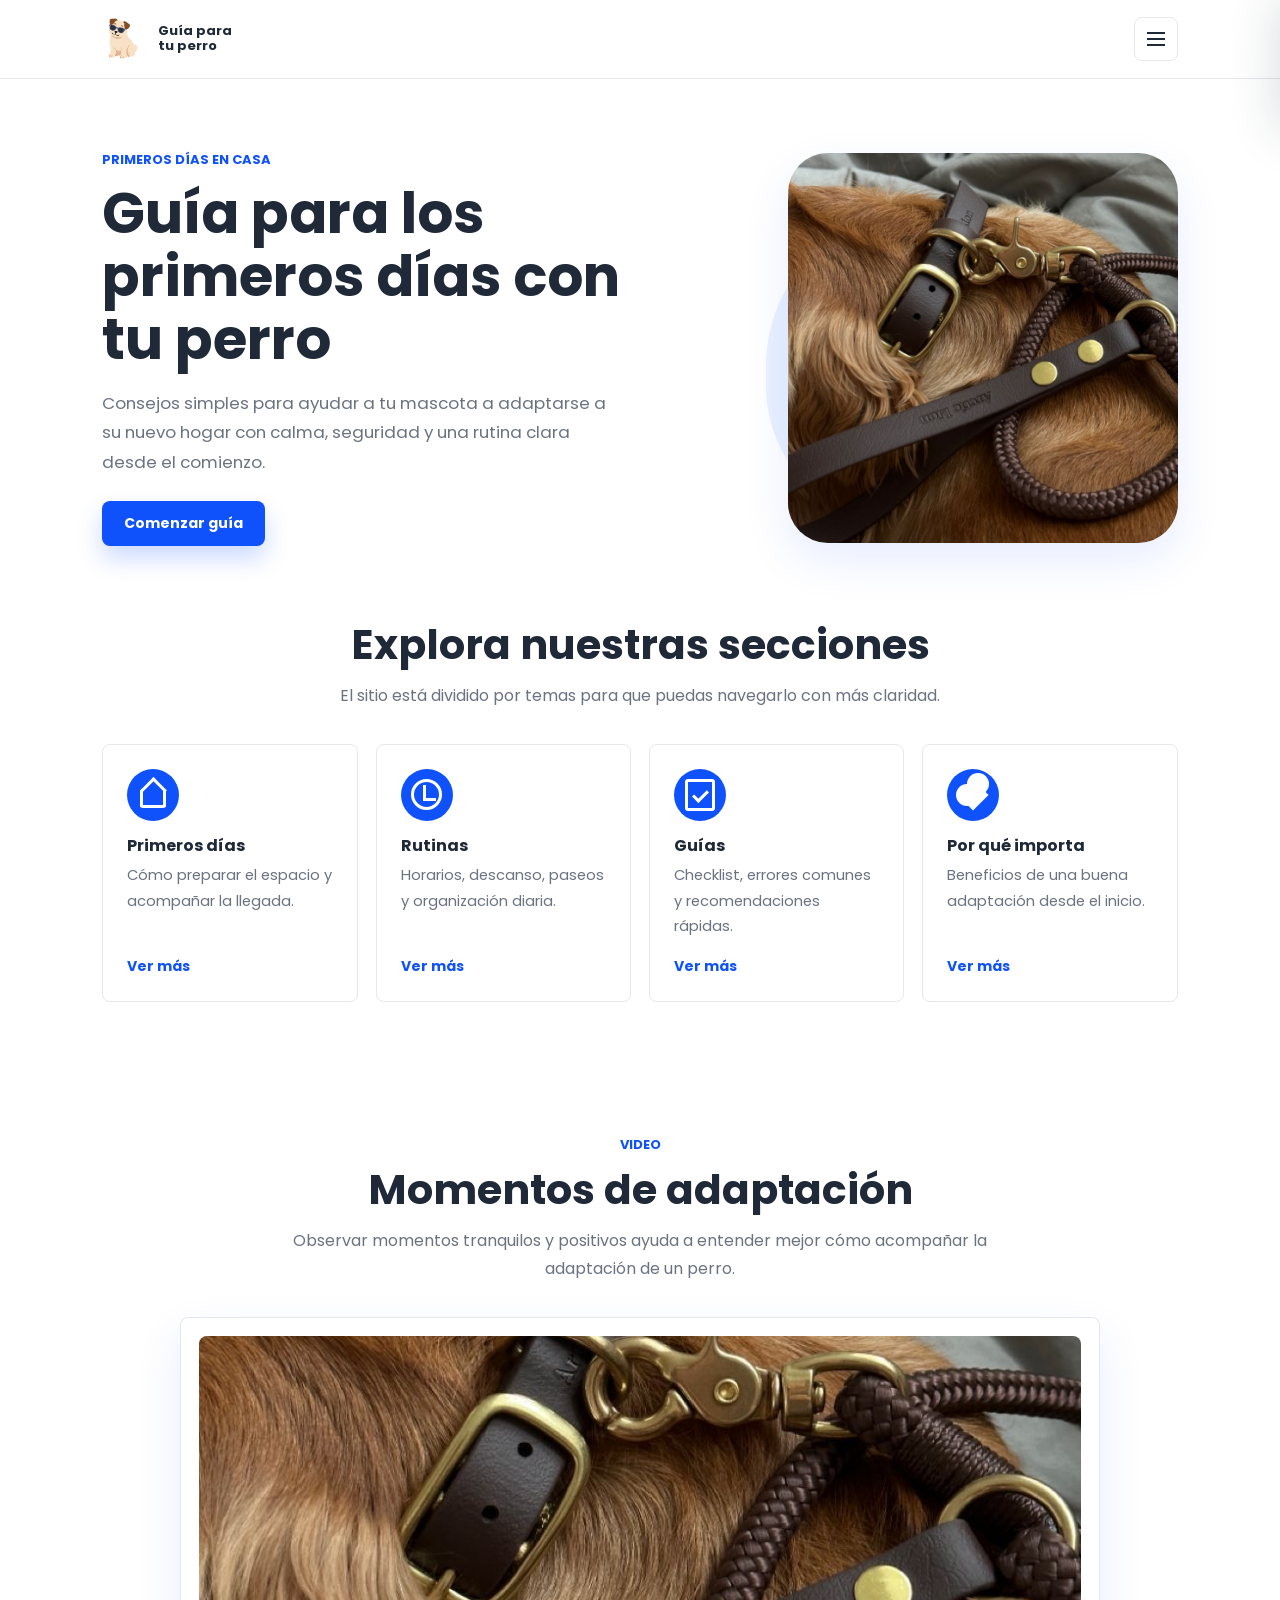
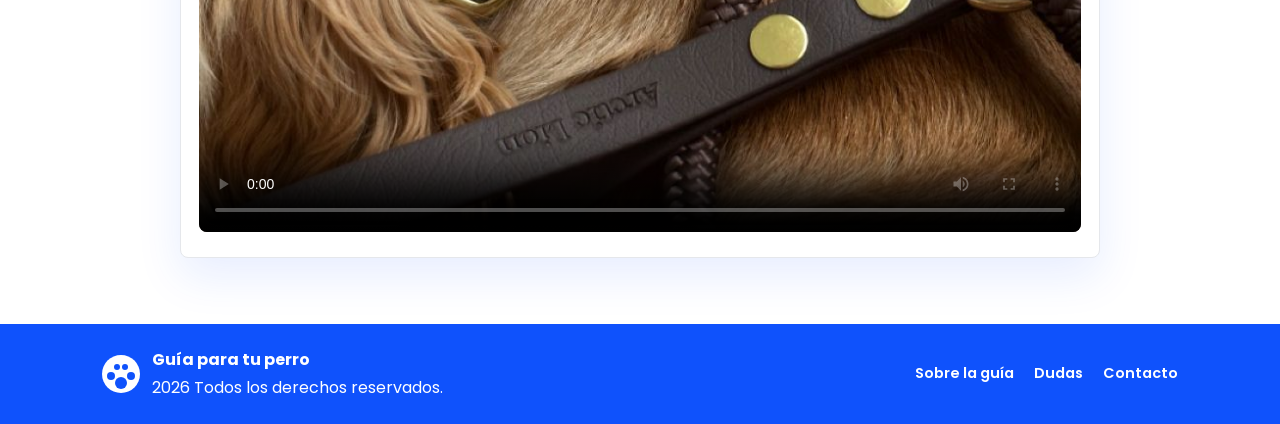
==== commit 868a6f02: "Add files via upload" ====
--- a/index.html
+++ b/index.html
@@ -11,31 +11,28 @@
 </head>
 <body>
   <header class="site-header">
-    <a class="brand" href="#inicio" aria-label="Ir al inicio">
-      <span class="brand-icon" aria-hidden="true">
-        <img src="img/logo-perro.png" alt="">
-      </span>
+    <a class="brand" href="index.html" aria-label="Ir al inicio">
+      <span class="brand-icon" aria-hidden="true"><img src="img/logo-perro.png" alt=""></span>
       <span>Guía para<br>tu perro</span>
     </a>
-
-    <button class="menu-toggle" type="button" aria-label="Abrir menu" aria-expanded="false">
-      <span></span>
-      <span></span>
-      <span></span>
+    <button class="menu-toggle" type="button" aria-label="Abrir menú" aria-expanded="false" aria-controls="menu-principal">
+      <span></span><span></span><span></span>
     </button>
-
-    <nav class="main-nav" aria-label="Navegacion principal">
-      <a href="#inicio">Inicio</a>
-      <a href="#primeros-dias">Primeros días</a>
-      <a href="#rutinas">Rutinas</a>
-      <a href="#errores">Errores comunes</a>
-      <a href="#guia-rapida">Guía rápida</a>
-      <a href="#contacto" class="nav-button">Contacto</a>
+    <nav class="main-nav" id="menu-principal" aria-label="Navegación principal">
+      <p class="menu-label">Menú de secciones</p>
+      <a href="index.html" class="active-link">Inicio</a>
+      <a href="primerosdias.html">Primeros días</a>
+      <a href="rutinas.html">Rutinas</a>
+      <a href="guias.html">Guías</a>
+      <a href="porqueimporta.html">Por qué importa</a>
+      <a href="dudasfrecuentes.html">Dudas frecuentes</a>
+      <a href="contacto.html" class="nav-button">Contacto</a>
     </nav>
   </header>
+  <div class="menu-backdrop" hidden></div>
 
   <main>
-    <section class="hero" id="inicio">
+    <section class="hero">
       <div class="hero-copy">
         <p class="eyebrow">Primeros días en casa</p>
         <h1>Guía para los primeros días con tu perro</h1>
@@ -43,7 +40,7 @@
           Consejos simples para ayudar a tu mascota a adaptarse a su nuevo hogar
           con calma, seguridad y una rutina clara desde el comienzo.
         </p>
-        <a class="primary-button" href="#primeros-dias">Comenzar guía</a>
+        <a class="primary-button" href="primerosdias.html">Comenzar guía</a>
       </div>
       <div class="hero-media">
         <img src="img/guiaperro1.jpg" alt="Perro descansando con sus accesorios de paseo">
@@ -53,246 +50,59 @@
     <section class="section compact-section" aria-labelledby="explora-title">
       <div class="section-heading centered">
         <h2 id="explora-title">Explora nuestras secciones</h2>
+        <p>El sitio está dividido por temas para que puedas navegarlo con más claridad.</p>
       </div>
       <div class="cards four-columns">
-        <a class="feature-card" href="#primeros-dias">
+        <a class="feature-card" href="primerosdias.html">
           <span class="circle-icon home-icon" aria-hidden="true"></span>
           <h3>Primeros días</h3>
-          <p>Todo lo que necesitas saber para empezar.</p>
+          <p>Cómo preparar el espacio y acompañar la llegada.</p>
           <span class="card-link">Ver más</span>
         </a>
-        <a class="feature-card" href="#rutinas">
+        <a class="feature-card" href="rutinas.html">
           <span class="circle-icon clock-icon" aria-hidden="true"></span>
           <h3>Rutinas</h3>
-          <p>Establece habitos saludables para su bienestar.</p>
+          <p>Horarios, descanso, paseos y organización diaria.</p>
           <span class="card-link">Ver más</span>
         </a>
-        <a class="feature-card" href="#errores">
-          <span class="circle-icon alert-icon" aria-hidden="true"></span>
-          <h3>Errores comunes</h3>
-          <p>Evita errores que pueden afectar su adaptacion.</p>
+        <a class="feature-card" href="guias.html">
+          <span class="circle-icon checklist-icon" aria-hidden="true"></span>
+          <h3>Guías</h3>
+          <p>Checklist, errores comunes y recomendaciones rápidas.</p>
           <span class="card-link">Ver más</span>
         </a>
-        <a class="feature-card" href="#guia-rapida">
-          <span class="circle-icon checklist-icon" aria-hidden="true"></span>
-          <h3>Guía rápida</h3>
-          <p>Checklist y elementos esenciales para empezar.</p>
+        <a class="feature-card" href="porqueimporta.html">
+          <span class="circle-icon heart-icon" aria-hidden="true"></span>
+          <h3>Por qué importa</h3>
+          <p>Beneficios de una buena adaptación desde el inicio.</p>
           <span class="card-link">Ver más</span>
         </a>
       </div>
     </section>
 
-    <section class="section split-section" id="primeros-dias">
-      <div class="section-copy">
-        <p class="eyebrow">Adaptacion inicial</p>
-        <h2>Primeros días</h2>
+    <section class="section video-section">
+      <div class="section-heading centered">
+        <p class="eyebrow">Video</p>
+        <h2>Momentos de adaptación</h2>
         <p>
-          Los primeros días son clave para que tu perro se sienta seguro y
-          confiado en su nuevo hogar. Lo mas importante es presentarle el espacio
-          poco a poco, mantener un ambiente tranquilo y evitar demasiados cambios
-          al mismo tiempo.
+          Observar momentos tranquilos y positivos ayuda a entender mejor cómo
+          acompañar la adaptación de un perro.
         </p>
       </div>
-      <div class="section-image">
-        <img src="img/primerosdias.jpg" alt="Cachorros juntos al aire libre">
+      <div class="video-card">
+        <video controls poster="img/guiaperro1.jpg">
+          <source src="perritos.mp4" type="video/mp4">
+          Tu navegador no puede reproducir este video.
+        </video>
       </div>
-      <div class="info-list full-width">
-        <article class="list-item">
-          <span class="circle-icon home-icon" aria-hidden="true"></span>
-          <div>
-            <h3>Preparar el espacio</h3>
-            <p>Acondiciona un lugar tranquilo, limpio y seguro para que pueda descansar.</p>
-          </div>
-        </article>
-        <article class="list-item">
-          <span class="circle-icon paw-icon" aria-hidden="true"></span>
-          <div>
-            <h3>Adaptacion del perro</h3>
-            <p>Dale tiempo para explorar y acostumbrarse a su nuevo entorno sin presionarlo.</p>
-          </div>
-        </article>
-        <article class="list-item">
-          <span class="circle-icon heart-icon" aria-hidden="true"></span>
-          <div>
-            <h3>Primer contacto</h3>
-            <p>Sé paciente y crea un vínculo positivo con caricias suaves y refuerzo positivo.</p>
-          </div>
-        </article>
-        <article class="list-item">
-          <span class="circle-icon sound-icon" aria-hidden="true"></span>
-          <div>
-            <h3>Ambiente tranquilo</h3>
-            <p>Evita ruidos fuertes, visitas excesivas y situaciones que puedan estresarlo.</p>
-          </div>
-        </article>
-      </div>
-    </section>
-
-    <section class="section" id="rutinas">
-      <div class="section-heading two-column-heading">
-        <div>
-          <p class="eyebrow">Habitos diarios</p>
-          <h2>Rutinas</h2>
-          <p>Establecer rutinas ayuda a tu perro a sentirse seguro, feliz y orientado durante el dia.</p>
-        </div>
-        <img src="img/rutinas.jpg" alt="Persona entrenando a un perro con premios">
-      </div>
-      <div class="cards four-columns">
-        <article class="feature-card">
-          <span class="circle-icon clock-icon" aria-hidden="true"></span>
-          <h3>Horarios fijos</h3>
-          <p>Alimentación, paseos y juego siempre a la misma hora.</p>
-        </article>
-        <article class="feature-card">
-          <span class="circle-icon moon-icon" aria-hidden="true"></span>
-          <h3>Sueño</h3>
-          <p>Asegura un lugar cómodo y tranquilo para descansar.</p>
-        </article>
-        <article class="feature-card">
-          <span class="circle-icon paw-icon" aria-hidden="true"></span>
-          <h3>Paseos</h3>
-          <p>Paseos diarios para ejercicio y estimulación mental.</p>
-        </article>
-        <article class="feature-card">
-          <span class="circle-icon calendar-icon" aria-hidden="true"></span>
-          <h3>Organización diaria</h3>
-          <p>Mantén una rutina constante cada día.</p>
-        </article>
-      </div>
-      <aside class="note-box">
-        <span class="note-icon" aria-hidden="true">i</span>
-        <div>
-          <h3>Recuerda</h3>
-          <p>La constancia y el amor son fundamentales para una adaptación feliz.</p>
-        </div>
-      </aside>
-    </section>
-
-    <section class="section split-section" id="errores">
-      <div class="section-copy">
-        <p class="eyebrow">Lo que conviene evitar</p>
-        <h2>Errores comunes</h2>
-        <p>Evita estos errores para mejorar la adaptación de tu perro y darle una llegada más tranquila.</p>
-        <ul class="check-list">
-          <li>Sobrestimular al perro con demasiadas visitas o juegos intensos.</li>
-          <li>No respetar sus tiempos cuando necesita dormir o alejarse.</li>
-          <li>No establecer rutinas claras de comida, descanso y paseo.</li>
-          <li>Castigar en exceso en vez de guiar con paciencia y refuerzo positivo.</li>
-        </ul>
-      </div>
-      <div class="section-image">
-        <img src="img/errorescomunes.jpg" alt="Perro inseguro durante su adaptacion">
-      </div>
-      <aside class="note-box full-width">
-        <span class="note-icon" aria-hidden="true">i</span>
-        <div>
-          <h3>Recuerda</h3>
-          <p>La paciencia, la rutina y el amor son clave para una adaptación feliz y saludable.</p>
-        </div>
-      </aside>
-    </section>
-
-    <section class="section split-section" id="guia-rapida">
-      <div class="section-copy">
-        <p class="eyebrow">Checklist basico</p>
-        <h2>Guía rápida</h2>
-        <p>
-          Antes de recibir a tu perro, prepara estos elementos para que sus
-          primeros días en casa sean más fáciles, seguros y organizados.
-        </p>
-        <div class="checklist" aria-label="Checklist de primeros dias">
-          <label><input type="checkbox"><span></span>Comida</label>
-          <label><input type="checkbox"><span></span>Agua</label>
-          <label><input type="checkbox"><span></span>Cama</label>
-          <label><input type="checkbox"><span></span>Juguetes</label>
-          <label><input type="checkbox"><span></span>Espacio seguro</label>
-        </div>
-        <button class="primary-button as-button" type="button" id="completeChecklist">Marcar como completado</button>
-      </div>
-      <div class="section-image tall-image">
-        <img src="img/guiaperro1.jpg" alt="Accesorios de paseo para perro">
-      </div>
-    </section>
-
-    <section class="section soft-section" id="beneficios">
-      <div class="section-heading centered">
-        <p class="eyebrow">Por que importa</p>
-        <h2>Beneficios de una buena adaptacion</h2>
-        <p>
-          Una adaptación adecuada permite que el perro se sienta seguro en su
-          nuevo hogar, reduzca el estrés y genere confianza con su familia desde
-          los primeros días.
-        </p>
-      </div>
-      <div class="cards three-columns">
-        <article class="feature-card">
-          <span class="circle-icon heart-icon" aria-hidden="true"></span>
-          <h3>Más confianza</h3>
-          <p>El perro aprende que su nuevo entorno es seguro y que puede acercarse sin miedo.</p>
-        </article>
-        <article class="feature-card">
-          <span class="circle-icon moon-icon" aria-hidden="true"></span>
-          <h3>Menos ansiedad</h3>
-          <p>Las rutinas reducen la incertidumbre y ayudan a que descanse mejor.</p>
-        </article>
-        <article class="feature-card">
-          <span class="circle-icon paw-icon" aria-hidden="true"></span>
-          <h3>Mejor convivencia</h3>
-          <p>La familia entiende sus tiempos y el perro aprende las normas del hogar.</p>
-        </article>
-      </div>
-    </section>
-
-    <section class="section" id="preguntas">
-      <div class="section-heading centered">
-        <p class="eyebrow">Dudas frecuentes</p>
-        <h2>Preguntas frecuentes</h2>
-      </div>
-      <div class="faq-list">
-        <details>
-          <summary>¿Cuánto tarda un perro en adaptarse?</summary>
-          <p>Cada mascota es diferente, pero generalmente el proceso puede tomar desde algunos días hasta varias semanas.</p>
-        </details>
-        <details>
-          <summary>¿Qué hago si mi perro llora por la noche?</summary>
-          <p>Es importante mantener la calma y ofrecerle un espacio cómodo y seguro sin reforzar conductas de ansiedad.</p>
-        </details>
-        <details>
-          <summary>¿Cuándo puedo empezar a enseñarle normas?</summary>
-          <p>Desde el primer día, pero con indicaciones simples, tono amable y premios cuando responda bien.</p>
-        </details>
-      </div>
-    </section>
-
-    <section class="section contact-section" id="contacto">
-      <div>
-        <p class="eyebrow">Contacto</p>
-        <h2>Consejos para una convivencia saludable</h2>
-        <p>
-          Mantener horarios regulares, utilizar refuerzo positivo, proporcionar
-          ejercicio diario y respetar sus tiempos de descanso son acciones
-          sencillas que hacen una gran diferencia.
-        </p>
-      </div>
-      <form class="contact-card">
-        <label>
-          Nombre
-          <input type="text" name="nombre" placeholder="Tu nombre">
-        </label>
-        <label>
-          Mensaje
-          <textarea name="mensaje" rows="4" placeholder="Escribe tu duda"></textarea>
-        </label>
-        <button class="primary-button as-button" type="submit">Enviar mensaje</button>
-      </form>
     </section>
   </main>
 
-  <nav class="bottom-nav" aria-label="Navegacion movil">
-      <a href="#inicio"><span class="mini-icon home-icon"></span>Inicio</a>
-    <a href="#rutinas"><span class="mini-icon clock-icon"></span>Rutina</a>
-    <a href="#errores"><span class="mini-icon alert-icon"></span>Errores</a>
-    <a href="#guia-rapida"><span class="mini-icon checklist-icon"></span>Checklist</a>
+  <nav class="bottom-nav" aria-label="Navegación móvil">
+    <a href="index.html"><span class="mini-icon home-icon"></span>Inicio</a>
+    <a href="rutinas.html"><span class="mini-icon clock-icon"></span>Rutina</a>
+    <a href="guias.html"><span class="mini-icon checklist-icon"></span>Guías</a>
+    <a href="contacto.html"><span class="mini-icon heart-icon"></span>Contacto</a>
   </nav>
 
   <footer class="site-footer">
@@ -301,12 +111,11 @@
       <p><strong>Guía para tu perro</strong><br>2026 Todos los derechos reservados.</p>
     </div>
     <div class="footer-links">
-      <a href="#beneficios">Sobre la guía</a>
-      <a href="#contacto">Contacto</a>
-      <a href="#preguntas">Preguntas</a>
+      <a href="porqueimporta.html">Sobre la guía</a>
+      <a href="dudasfrecuentes.html">Dudas</a>
+      <a href="contacto.html">Contacto</a>
     </div>
   </footer>
-
   <script src="script.js"></script>
 </body>
 </html>
--- a/estilos.css
+++ b/estilos.css
@@ -0,0 +1,969 @@
+:root {
+  --azul: #0F52FC;
+  --azul-hover: #073DD0;
+  --azul-suave: #EAF1FF;
+  --fondo: #F5F7FA;
+  --linea: #E5E7EB;
+  --texto: #1F2937;
+  --gris: #6B7280;
+  --blanco: #FFFFFF;
+  --sombra: 0 18px 45px rgba(15, 82, 252, 0.10);
+}
+
+* {
+  margin: 0;
+  padding: 0;
+  box-sizing: border-box;
+}
+
+html {
+  scroll-behavior: smooth;
+}
+
+body {
+  min-width: 320px;
+  background: var(--blanco);
+  color: var(--texto);
+  font-family: "Poppins", Arial, sans-serif;
+  font-size: 16px;
+}
+
+img {
+  display: block;
+  max-width: 100%;
+}
+
+a {
+  color: inherit;
+  text-decoration: none;
+}
+
+.site-header {
+  position: sticky;
+  top: 0;
+  z-index: 20;
+  display: flex;
+  align-items: center;
+  justify-content: space-between;
+  gap: 24px;
+  min-height: 78px;
+  padding: 16px 8%;
+  background: rgba(255, 255, 255, 0.96);
+  border-bottom: 1px solid var(--linea);
+  backdrop-filter: blur(14px);
+}
+
+.brand {
+  display: inline-flex;
+  align-items: center;
+  gap: 10px;
+  font-size: 13px;
+  font-weight: 700;
+  line-height: 1.15;
+}
+
+.brand-icon {
+  display: grid;
+  place-items: center;
+  width: 46px;
+  height: 46px;
+  color: var(--azul);
+}
+
+.brand-icon img {
+  width: 42px;
+  height: 48px;
+  object-fit: contain;
+  object-position: center;
+}
+
+.main-nav {
+  position: fixed;
+  top: 0;
+  right: 0;
+  bottom: 0;
+  z-index: 40;
+  display: flex;
+  flex-direction: column;
+  align-items: stretch;
+  width: min(390px, 88vw);
+  padding: 104px 28px 28px;
+  gap: 8px;
+  background: var(--blanco);
+  border-left: 1px solid var(--linea);
+  box-shadow: -22px 0 50px rgba(31, 41, 55, 0.16);
+  font-size: 14px;
+  font-weight: 600;
+  transform: translateX(105%);
+  transition: transform 0.25s ease;
+}
+
+.main-nav.is-open {
+  transform: translateX(0);
+}
+
+.menu-label {
+  margin-bottom: 10px;
+  color: var(--azul);
+  font-size: 13px;
+  font-weight: 700;
+  text-transform: uppercase;
+}
+
+.main-nav a {
+  position: relative;
+  padding: 13px 0;
+  border-bottom: 1px solid var(--linea);
+}
+
+.main-nav a:hover {
+  color: var(--azul);
+}
+
+.main-nav .active-link {
+  color: var(--azul);
+}
+
+.main-nav a:not(.nav-button)::after {
+  position: absolute;
+  left: 0;
+  bottom: 0;
+  width: 0;
+  height: 2px;
+  content: "";
+  background: var(--azul);
+  transition: width 0.2s ease;
+}
+
+.main-nav a:hover::after {
+  width: 100%;
+}
+
+.nav-button,
+.primary-button {
+  display: inline-flex;
+  align-items: center;
+  justify-content: center;
+  min-height: 44px;
+  padding: 12px 22px;
+  border: 0;
+  border-radius: 8px;
+  background: var(--azul);
+  color: var(--blanco);
+  font-family: inherit;
+  font-size: 14px;
+  font-weight: 700;
+  cursor: pointer;
+  box-shadow: 0 12px 24px rgba(15, 82, 252, 0.22);
+  transition: transform 0.2s ease, background 0.2s ease;
+}
+
+.nav-button:hover,
+.primary-button:hover {
+  background: var(--azul-hover);
+  color: var(--blanco);
+  transform: translateY(-1px);
+}
+
+.nav-button::after {
+  display: none;
+}
+
+.menu-toggle {
+  position: relative;
+  z-index: 45;
+  display: block;
+  width: 44px;
+  height: 44px;
+  border: 1px solid var(--linea);
+  border-radius: 8px;
+  background: var(--blanco);
+  cursor: pointer;
+}
+
+.menu-toggle span {
+  display: block;
+  width: 18px;
+  height: 2px;
+  margin: 4px auto;
+  background: var(--texto);
+  transition: transform 0.2s ease, opacity 0.2s ease;
+}
+
+.menu-toggle.is-active span:nth-child(1) {
+  transform: translateY(6px) rotate(45deg);
+}
+
+.menu-toggle.is-active span:nth-child(2) {
+  opacity: 0;
+}
+
+.menu-toggle.is-active span:nth-child(3) {
+  transform: translateY(-6px) rotate(-45deg);
+}
+
+.menu-backdrop {
+  position: fixed;
+  inset: 0;
+  z-index: 35;
+  background: rgba(31, 41, 55, 0.32);
+  backdrop-filter: blur(3px);
+}
+
+.hero {
+  display: grid;
+  grid-template-columns: minmax(0, 1fr) minmax(280px, 460px);
+  align-items: center;
+  gap: 56px;
+  padding: 70px 8% 54px;
+}
+
+.hero-copy,
+.section-copy {
+  max-width: 570px;
+}
+
+.eyebrow {
+  margin-bottom: 10px;
+  color: var(--azul);
+  font-size: 13px;
+  font-weight: 700;
+  text-transform: uppercase;
+}
+
+h1,
+h2,
+h3 {
+  line-height: 1.12;
+}
+
+h1 {
+  max-width: 570px;
+  margin-bottom: 18px;
+  font-size: clamp(2rem, 4.4vw, 4rem);
+  font-weight: 700;
+}
+
+h2 {
+  margin-bottom: 14px;
+  font-size: clamp(1.8rem, 3.2vw, 3.2rem);
+}
+
+h3 {
+  font-size: 1rem;
+}
+
+p {
+  color: var(--gris);
+  line-height: 1.75;
+}
+
+.hero-copy p:not(.eyebrow) {
+  max-width: 520px;
+  margin-bottom: 24px;
+  font-size: 1.05rem;
+}
+
+.hero-media {
+  position: relative;
+  min-height: 360px;
+}
+
+.hero-media::before {
+  position: absolute;
+  inset: 35px 0 0 48px;
+  content: "";
+  border-radius: 50% 42% 48% 44%;
+  background: var(--azul-suave);
+}
+
+.hero-media img {
+  position: relative;
+  width: min(100%, 390px);
+  height: 390px;
+  margin-left: auto;
+  border-radius: 40px;
+  object-fit: cover;
+  box-shadow: var(--sombra);
+}
+
+.section {
+  padding: 66px 8%;
+}
+
+.page-start {
+  min-height: calc(100vh - 160px);
+  align-content: center;
+}
+
+.compact-section {
+  padding-top: 22px;
+}
+
+.section-heading {
+  margin-bottom: 34px;
+}
+
+.centered {
+  max-width: 780px;
+  margin-right: auto;
+  margin-left: auto;
+  text-align: center;
+}
+
+.two-column-heading {
+  display: grid;
+  grid-template-columns: minmax(0, 1fr) 320px;
+  align-items: center;
+  gap: 44px;
+}
+
+.two-column-heading img,
+.section-image img {
+  width: 100%;
+  border-radius: 8px;
+  object-fit: cover;
+  box-shadow: var(--sombra);
+}
+
+.two-column-heading img {
+  height: 260px;
+}
+
+.cards {
+  display: grid;
+  gap: 18px;
+}
+
+.four-columns {
+  grid-template-columns: repeat(4, minmax(0, 1fr));
+}
+
+.three-columns {
+  grid-template-columns: repeat(3, minmax(0, 1fr));
+}
+
+.feature-card,
+.list-item,
+.contact-card,
+.faq-list details {
+  border: 1px solid var(--linea);
+  border-radius: 8px;
+  background: var(--blanco);
+}
+
+.feature-card {
+  display: flex;
+  flex-direction: column;
+  align-items: flex-start;
+  min-height: 190px;
+  padding: 24px;
+  transition: border 0.2s ease, box-shadow 0.2s ease, transform 0.2s ease;
+}
+
+.feature-card:hover {
+  border-color: rgba(15, 82, 252, 0.35);
+  box-shadow: var(--sombra);
+  transform: translateY(-3px);
+}
+
+.feature-card h3 {
+  margin: 16px 0 8px;
+}
+
+.feature-card p {
+  margin-bottom: 16px;
+  font-size: 0.92rem;
+}
+
+.card-link {
+  margin-top: auto;
+  color: var(--azul);
+  font-size: 0.88rem;
+  font-weight: 700;
+}
+
+.circle-icon,
+.mini-icon,
+.footer-icon {
+  position: relative;
+  display: inline-grid;
+  place-items: center;
+  flex: 0 0 auto;
+  width: 52px;
+  height: 52px;
+  border-radius: 50%;
+  background: var(--azul);
+  color: var(--blanco);
+}
+
+.circle-icon::before,
+.circle-icon::after,
+.mini-icon::before,
+.mini-icon::after,
+.footer-icon::before,
+.footer-icon::after {
+  position: absolute;
+  content: "";
+}
+
+.home-icon::before {
+  width: 20px;
+  height: 16px;
+  border: 3px solid currentColor;
+  border-top: 0;
+  border-radius: 3px;
+  transform: translateY(4px);
+}
+
+.home-icon::after {
+  width: 16px;
+  height: 16px;
+  border-top: 3px solid currentColor;
+  border-left: 3px solid currentColor;
+  transform: translateY(-4px) rotate(45deg);
+}
+
+.clock-icon::before {
+  width: 25px;
+  height: 25px;
+  border: 3px solid currentColor;
+  border-radius: 50%;
+}
+
+.clock-icon::after {
+  width: 10px;
+  height: 13px;
+  border-left: 3px solid currentColor;
+  border-bottom: 3px solid currentColor;
+  transform: translate(3px, -2px);
+}
+
+.alert-icon::before {
+  width: 0;
+  height: 0;
+  border-right: 15px solid transparent;
+  border-bottom: 27px solid currentColor;
+  border-left: 15px solid transparent;
+}
+
+.alert-icon::after {
+  width: 4px;
+  height: 13px;
+  background: var(--azul);
+  box-shadow: 0 16px 0 var(--azul);
+  transform: translateY(1px);
+}
+
+.checklist-icon::before {
+  width: 24px;
+  height: 26px;
+  border: 3px solid currentColor;
+  border-radius: 3px;
+}
+
+.checklist-icon::after {
+  width: 12px;
+  height: 6px;
+  border-bottom: 3px solid currentColor;
+  border-left: 3px solid currentColor;
+  transform: rotate(-45deg);
+}
+
+.paw-icon::before {
+  width: 14px;
+  height: 14px;
+  border-radius: 50%;
+  background: currentColor;
+  box-shadow: -12px -8px 0 -2px currentColor, 12px -8px 0 -2px currentColor, -5px -18px 0 -3px currentColor, 5px -18px 0 -3px currentColor;
+  transform: translateY(9px);
+}
+
+.heart-icon::before {
+  width: 22px;
+  height: 22px;
+  background: currentColor;
+  transform: rotate(45deg);
+}
+
+.heart-icon::after {
+  width: 22px;
+  height: 22px;
+  border-radius: 50%;
+  background: currentColor;
+  box-shadow: -11px 11px 0 currentColor;
+  transform: translate(5px, -11px);
+}
+
+.sound-icon::before {
+  width: 12px;
+  height: 18px;
+  background: currentColor;
+  clip-path: polygon(0 35%, 45% 35%, 100% 0, 100% 100%, 45% 65%, 0 65%);
+  transform: translateX(-8px);
+}
+
+.sound-icon::after {
+  width: 14px;
+  height: 22px;
+  border-right: 3px solid currentColor;
+  border-radius: 50%;
+  transform: translateX(8px);
+}
+
+.moon-icon::before {
+  width: 27px;
+  height: 27px;
+  border-radius: 50%;
+  background: currentColor;
+}
+
+.moon-icon::after {
+  width: 23px;
+  height: 23px;
+  border-radius: 50%;
+  background: var(--azul);
+  transform: translate(8px, -5px);
+}
+
+.calendar-icon::before {
+  width: 27px;
+  height: 24px;
+  border: 3px solid currentColor;
+  border-radius: 4px;
+}
+
+.calendar-icon::after {
+  width: 20px;
+  height: 3px;
+  background: currentColor;
+  box-shadow: -5px 8px 0 -1px currentColor, 5px 8px 0 -1px currentColor;
+  transform: translateY(-6px);
+}
+
+.split-section {
+  display: grid;
+  grid-template-columns: minmax(0, 1fr) minmax(280px, 430px);
+  align-items: center;
+  gap: 44px;
+}
+
+.section-image img {
+  height: 320px;
+}
+
+.tall-image img {
+  height: 430px;
+}
+
+.full-width {
+  grid-column: 1 / -1;
+}
+
+.info-list {
+  display: grid;
+  gap: 12px;
+}
+
+.list-item {
+  display: flex;
+  align-items: center;
+  gap: 18px;
+  min-height: 92px;
+  padding: 18px;
+}
+
+.list-item .circle-icon {
+  width: 48px;
+  height: 48px;
+}
+
+.list-item p {
+  font-size: 0.92rem;
+}
+
+.note-box {
+  display: flex;
+  align-items: center;
+  gap: 18px;
+  margin-top: 24px;
+  padding: 24px;
+  border-radius: 8px;
+  background: var(--azul-suave);
+}
+
+.note-icon {
+  display: grid;
+  place-items: center;
+  flex: 0 0 auto;
+  width: 46px;
+  height: 46px;
+  border: 2px solid rgba(15, 82, 252, 0.25);
+  border-radius: 50%;
+  color: var(--azul);
+  font-weight: 800;
+}
+
+.check-list {
+  display: grid;
+  gap: 12px;
+  margin-top: 24px;
+  padding-left: 20px;
+  color: var(--texto);
+  line-height: 1.7;
+}
+
+.checklist {
+  display: grid;
+  grid-template-columns: repeat(2, minmax(0, 1fr));
+  gap: 12px;
+  margin: 26px 0 20px;
+}
+
+.checklist label {
+  display: flex;
+  align-items: center;
+  gap: 14px;
+  min-height: 64px;
+  padding: 15px;
+  border: 1px solid var(--linea);
+  border-radius: 8px;
+  font-weight: 600;
+  cursor: pointer;
+}
+
+.checklist input {
+  width: 20px;
+  height: 20px;
+  accent-color: var(--azul);
+}
+
+.soft-section {
+  background: var(--fondo);
+}
+
+.video-section {
+  background: var(--blanco);
+}
+
+.video-card {
+  max-width: 920px;
+  margin: 0 auto;
+  padding: 18px;
+  border: 1px solid var(--linea);
+  border-radius: 8px;
+  background: var(--blanco);
+  box-shadow: var(--sombra);
+}
+
+.video-card video {
+  width: 100%;
+  aspect-ratio: 16 / 9;
+  border-radius: 8px;
+  background: var(--fondo);
+  object-fit: cover;
+}
+
+.video-card p {
+  margin-top: 14px;
+  font-size: 0.92rem;
+  text-align: center;
+}
+
+.faq-list {
+  display: grid;
+  gap: 14px;
+  max-width: 850px;
+  margin: 0 auto;
+}
+
+.faq-list details {
+  padding: 18px 22px;
+}
+
+.faq-list summary {
+  color: var(--texto);
+  font-weight: 700;
+  cursor: pointer;
+}
+
+.faq-list p {
+  margin-top: 12px;
+}
+
+.contact-section {
+  display: grid;
+  grid-template-columns: minmax(0, 1fr) minmax(280px, 420px);
+  align-items: start;
+  gap: 42px;
+}
+
+.contact-card {
+  display: grid;
+  gap: 16px;
+  padding: 24px;
+  box-shadow: var(--sombra);
+}
+
+.contact-card label {
+  display: grid;
+  gap: 8px;
+  font-size: 0.92rem;
+  font-weight: 700;
+}
+
+.contact-card input,
+.contact-card textarea {
+  width: 100%;
+  border: 1px solid var(--linea);
+  border-radius: 8px;
+  padding: 13px 14px;
+  font: inherit;
+  resize: vertical;
+}
+
+.contact-card input:focus,
+.contact-card textarea:focus {
+  border-color: var(--azul);
+  outline: 3px solid rgba(15, 82, 252, 0.12);
+}
+
+.site-footer {
+  display: flex;
+  align-items: center;
+  justify-content: space-between;
+  gap: 24px;
+  padding: 22px 8%;
+  background: var(--azul);
+  color: var(--blanco);
+}
+
+.site-footer p,
+.site-footer a {
+  color: var(--blanco);
+}
+
+.footer-brand {
+  display: flex;
+  align-items: center;
+  gap: 12px;
+}
+
+.footer-icon {
+  width: 38px;
+  height: 38px;
+  background: var(--blanco);
+  color: var(--azul);
+}
+
+.footer-icon::before {
+  width: 12px;
+  height: 12px;
+  border-radius: 50%;
+  background: currentColor;
+  box-shadow: -10px -7px 0 -2px currentColor, 10px -7px 0 -2px currentColor, -4px -16px 0 -3px currentColor, 4px -16px 0 -3px currentColor;
+  transform: translateY(9px);
+}
+
+.footer-links {
+  display: flex;
+  flex-wrap: wrap;
+  gap: 20px;
+  font-size: 0.9rem;
+  font-weight: 600;
+}
+
+.bottom-nav {
+  display: none;
+}
+
+@media (max-width: 1024px) {
+  .site-header {
+    padding: 16px 5%;
+  }
+
+  .main-nav {
+    font-size: 13px;
+  }
+
+  .hero,
+  .section {
+    padding-right: 5%;
+    padding-left: 5%;
+  }
+
+  .hero,
+  .split-section,
+  .contact-section {
+    grid-template-columns: 1fr;
+  }
+
+  .hero-media {
+    min-height: auto;
+  }
+
+  .hero-media img {
+    width: min(100%, 480px);
+    height: 360px;
+    margin: 0 auto;
+  }
+
+  .four-columns {
+    grid-template-columns: repeat(2, minmax(0, 1fr));
+  }
+
+  .three-columns {
+    grid-template-columns: 1fr;
+  }
+
+  .two-column-heading {
+    grid-template-columns: 1fr;
+  }
+
+  .two-column-heading img {
+    max-width: 520px;
+  }
+}
+
+@media (max-width: 760px) {
+  body {
+    padding-bottom: 76px;
+    font-size: 15px;
+  }
+
+  .site-header {
+    min-height: 72px;
+  }
+
+  .main-nav {
+    width: min(340px, 88vw);
+    padding-top: 92px;
+  }
+
+  .main-nav a {
+    padding: 13px 0;
+  }
+
+  .main-nav .nav-button {
+    width: 100%;
+  }
+
+  .hero {
+    gap: 32px;
+    padding-top: 42px;
+  }
+
+  h1 {
+    font-size: 2.1rem;
+  }
+
+  h2 {
+    font-size: 1.8rem;
+  }
+
+  .hero-media::before {
+    inset: 28px 8px 0;
+  }
+
+  .hero-media img {
+    height: 330px;
+    border-radius: 24px;
+  }
+
+  .section {
+    padding-top: 46px;
+    padding-bottom: 46px;
+  }
+
+  .four-columns,
+  .checklist {
+    grid-template-columns: 1fr;
+  }
+
+  .feature-card {
+    min-height: auto;
+  }
+
+  .section-image img,
+  .tall-image img,
+  .two-column-heading img {
+    height: 260px;
+  }
+
+  .list-item {
+    align-items: flex-start;
+  }
+
+  .site-footer {
+    flex-direction: column;
+    align-items: flex-start;
+    padding-bottom: 96px;
+  }
+
+  .bottom-nav {
+    position: fixed;
+    right: 0;
+    bottom: 0;
+    left: 0;
+    z-index: 30;
+    display: grid;
+    grid-template-columns: repeat(4, 1fr);
+    min-height: 70px;
+    border-top: 1px solid var(--linea);
+    background: rgba(255, 255, 255, 0.98);
+  }
+
+  .bottom-nav a {
+    display: grid;
+    place-items: center;
+    gap: 4px;
+    padding: 8px 2px;
+    color: var(--gris);
+    font-size: 11px;
+    font-weight: 700;
+  }
+
+  .bottom-nav a:hover {
+    color: var(--azul);
+  }
+
+  .mini-icon {
+    width: 24px;
+    height: 24px;
+    background: transparent;
+    color: currentColor;
+  }
+
+  .mini-icon::before,
+  .mini-icon::after {
+    transform: scale(0.55);
+  }
+
+  .mini-icon.alert-icon::after {
+    background: currentColor;
+    box-shadow: 0 16px 0 currentColor;
+  }
+
+  .mini-icon.moon-icon::after {
+    background: var(--blanco);
+  }
+}
+
+@media (max-width: 430px) {
+  .brand {
+    font-size: 12px;
+  }
+
+  .hero-copy p:not(.eyebrow) {
+    font-size: 0.98rem;
+  }
+
+  .circle-icon {
+    width: 46px;
+    height: 46px;
+  }
+
+  .note-box {
+    align-items: flex-start;
+  }
+}
